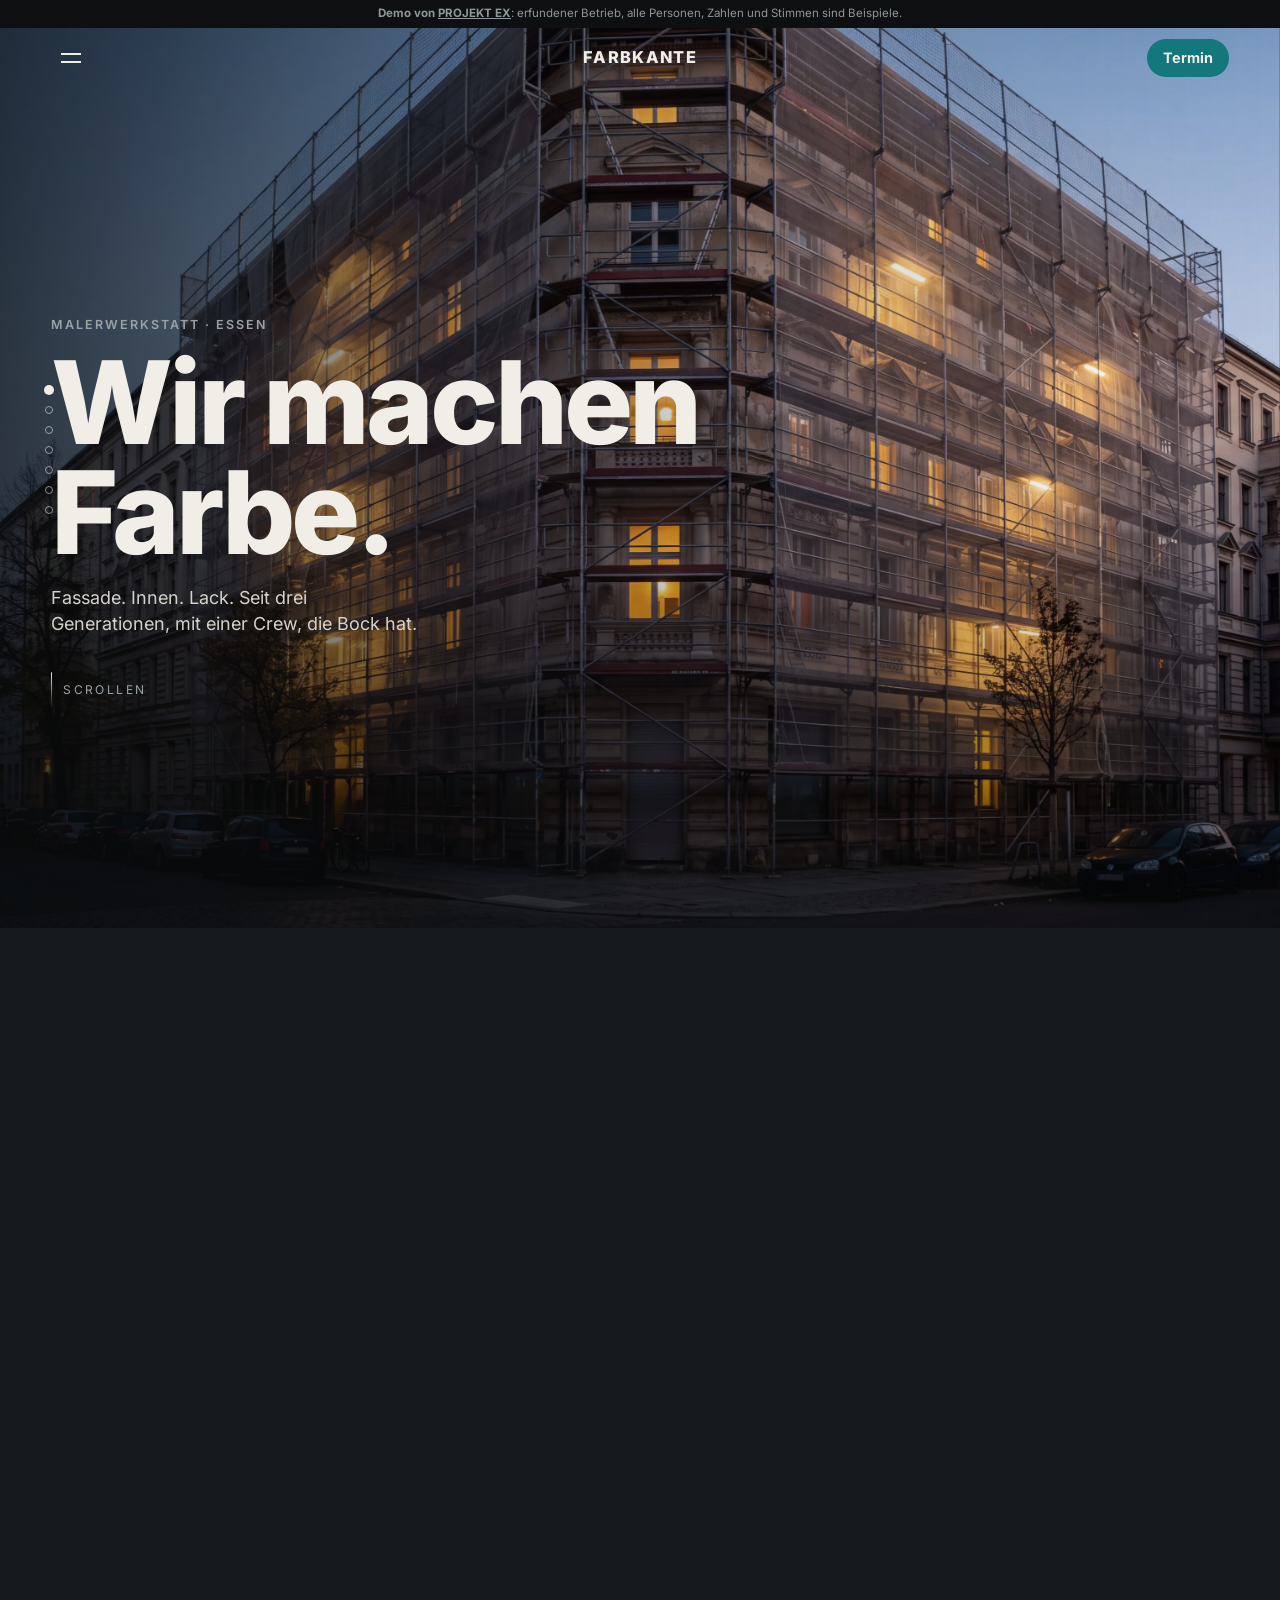
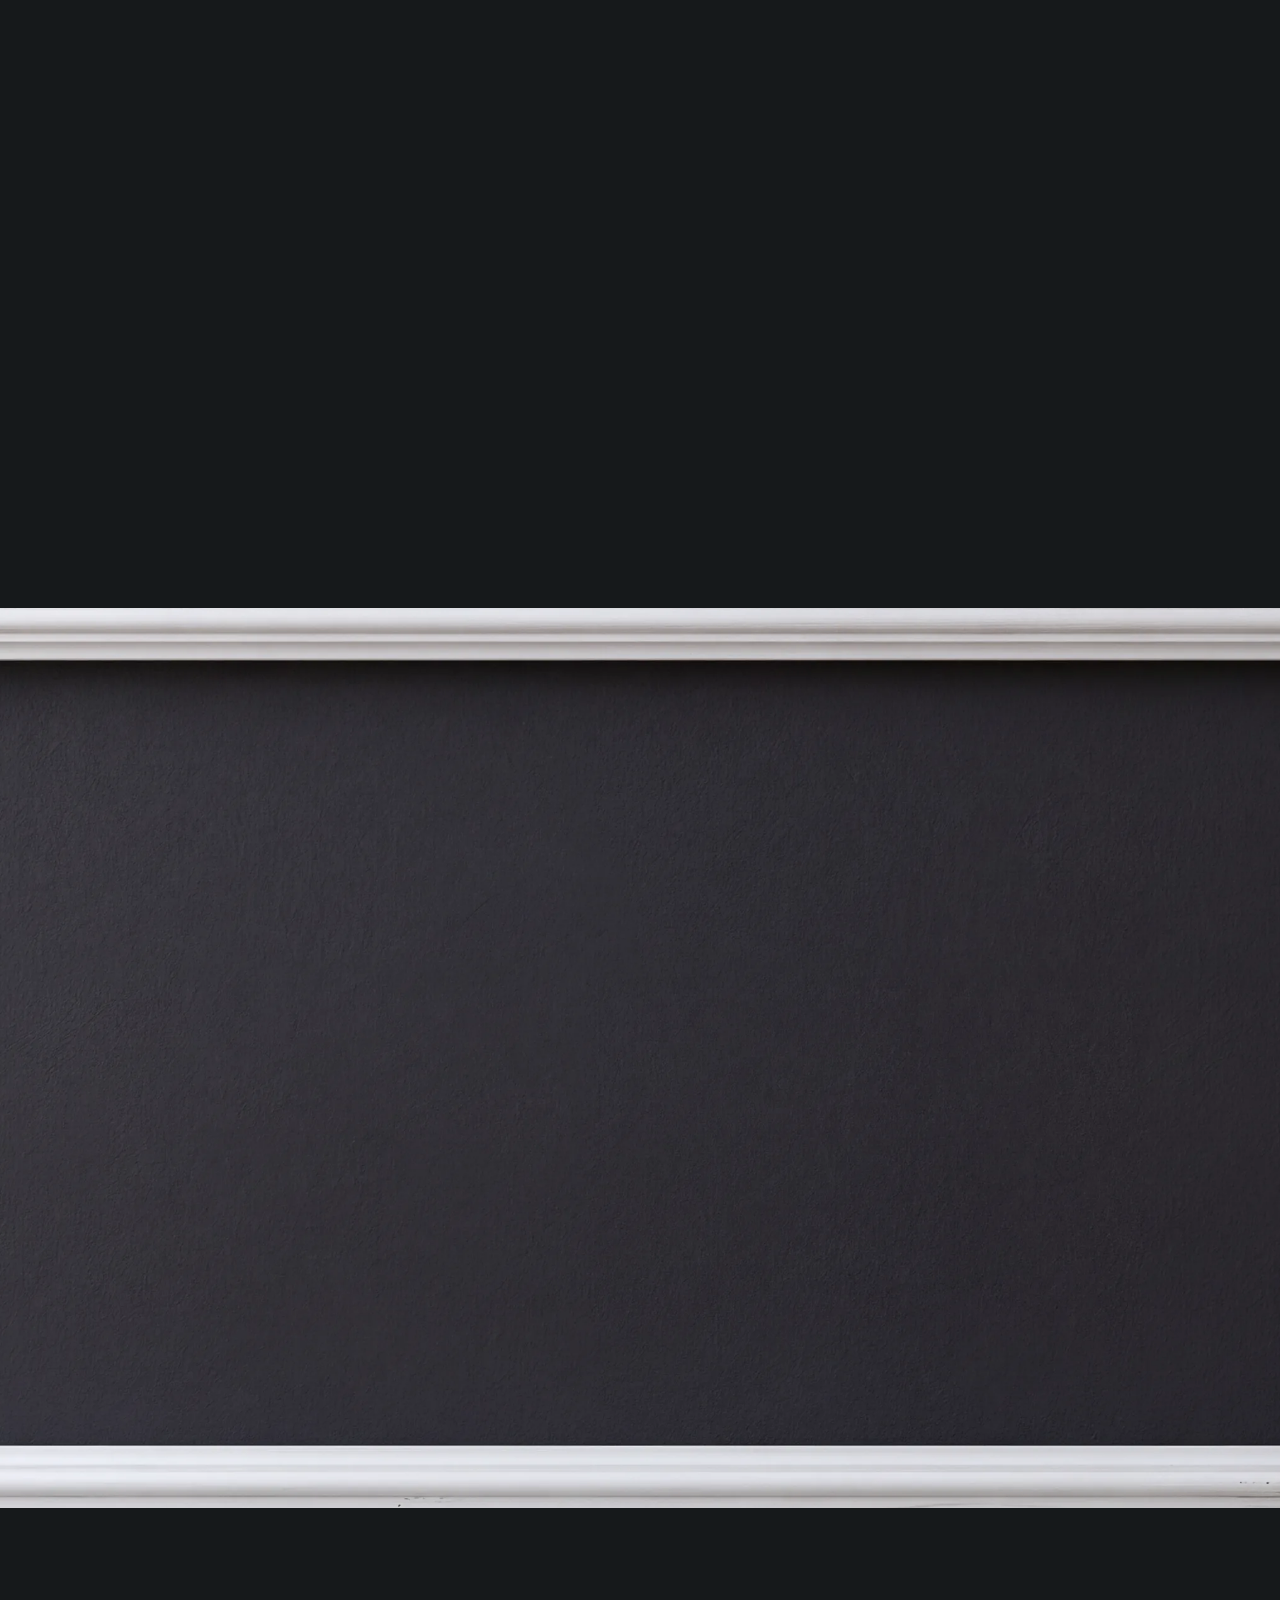
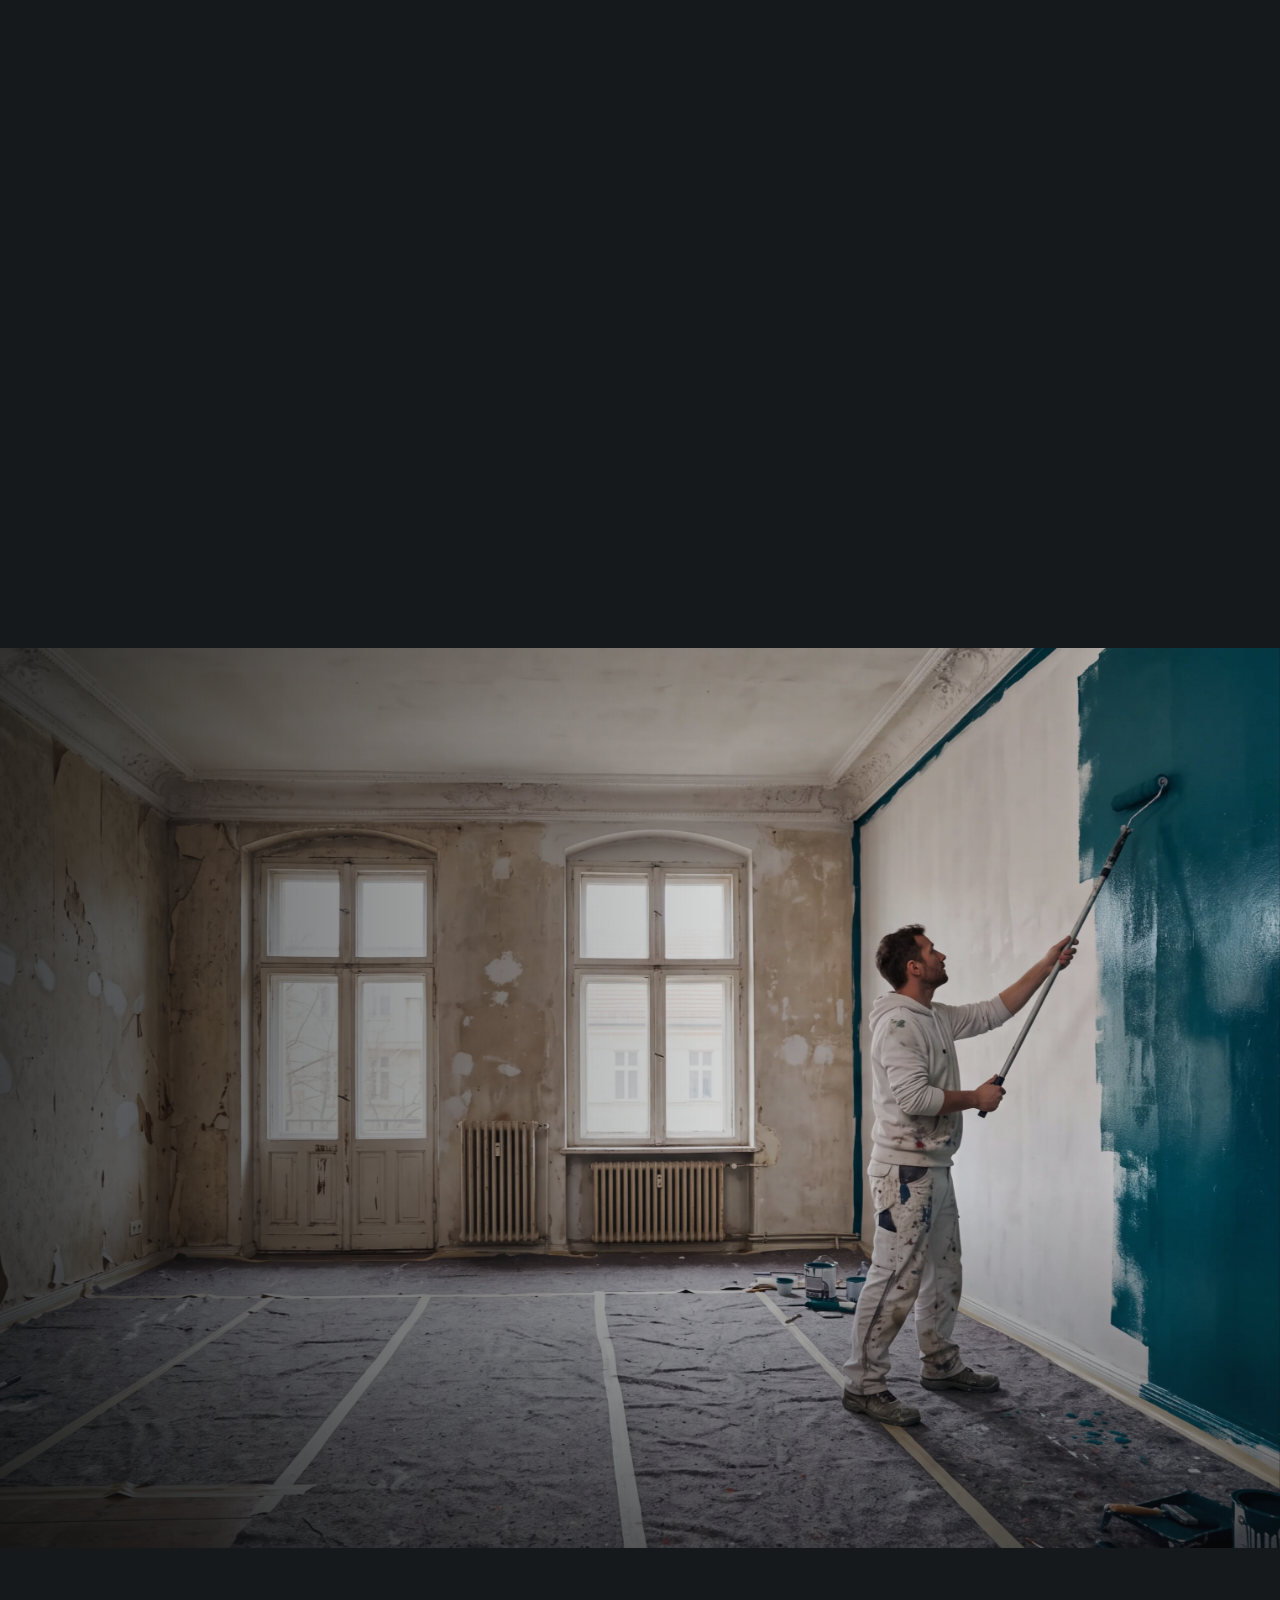
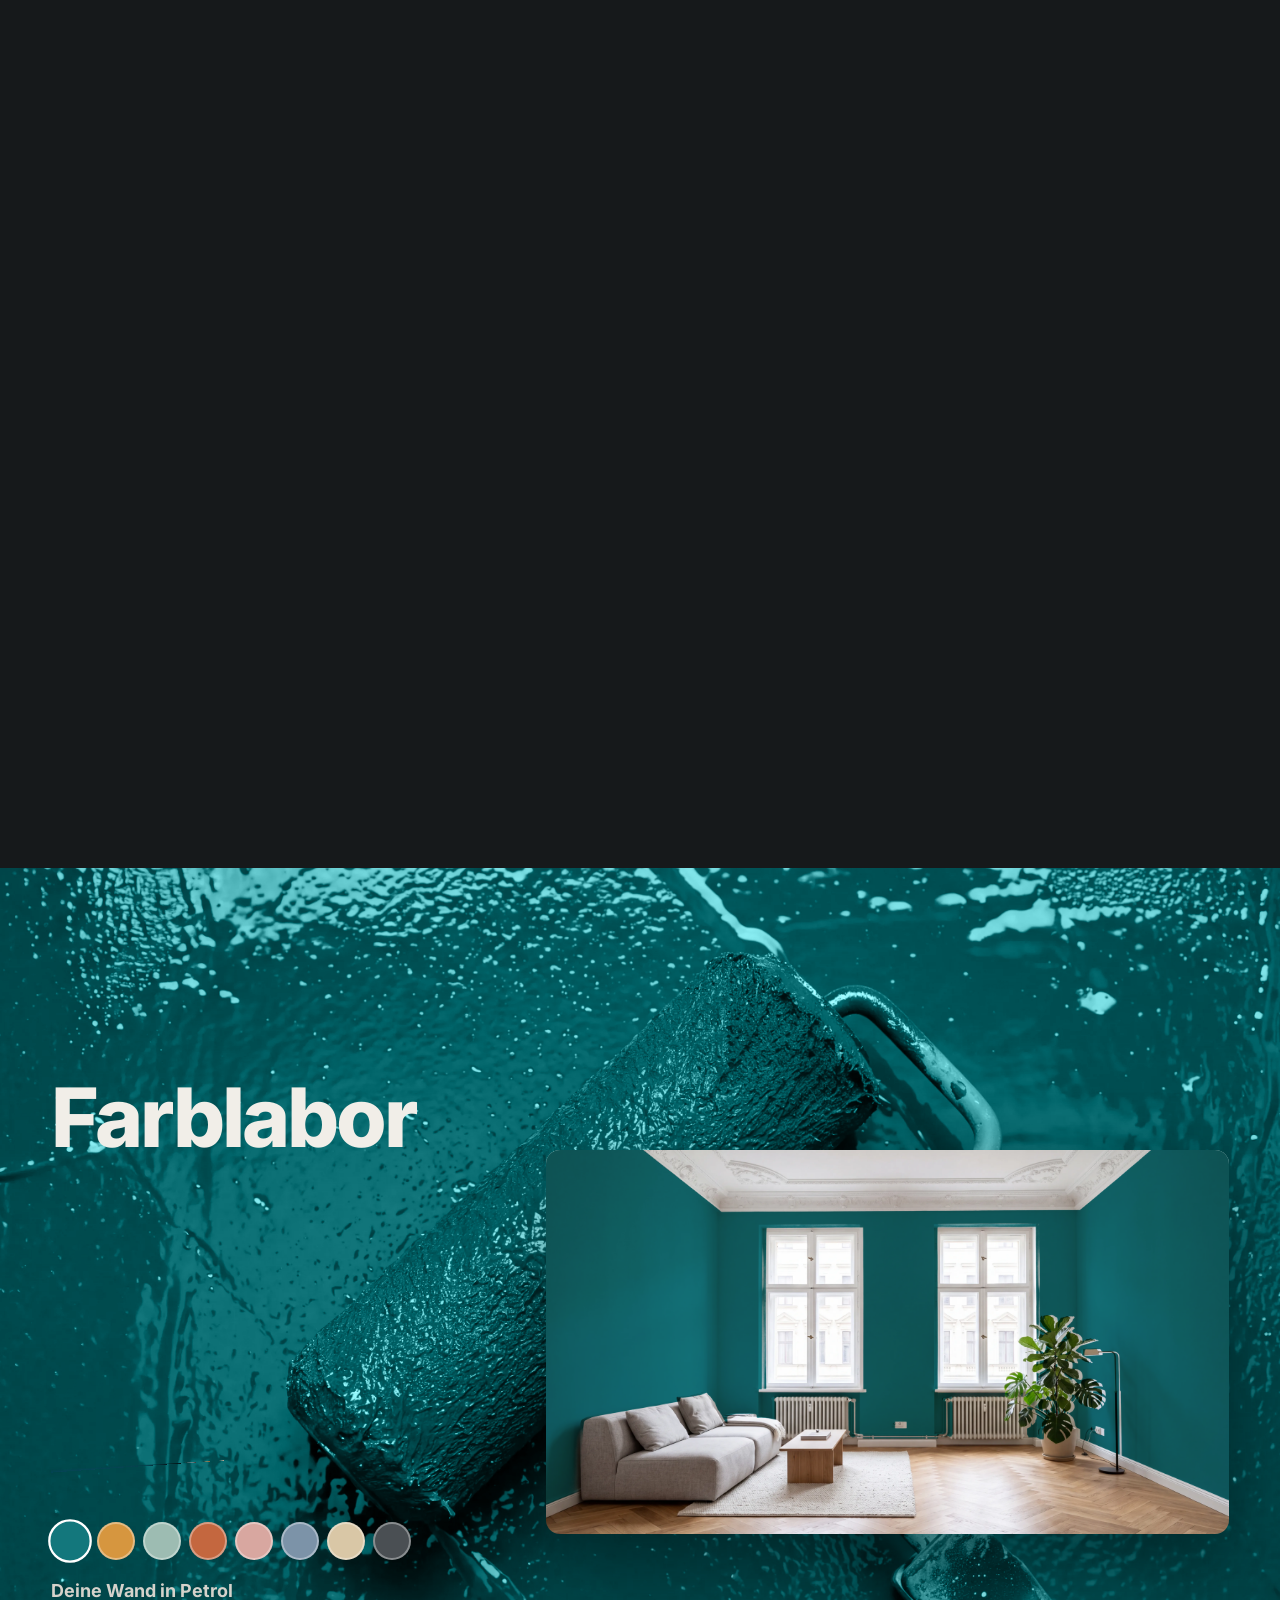
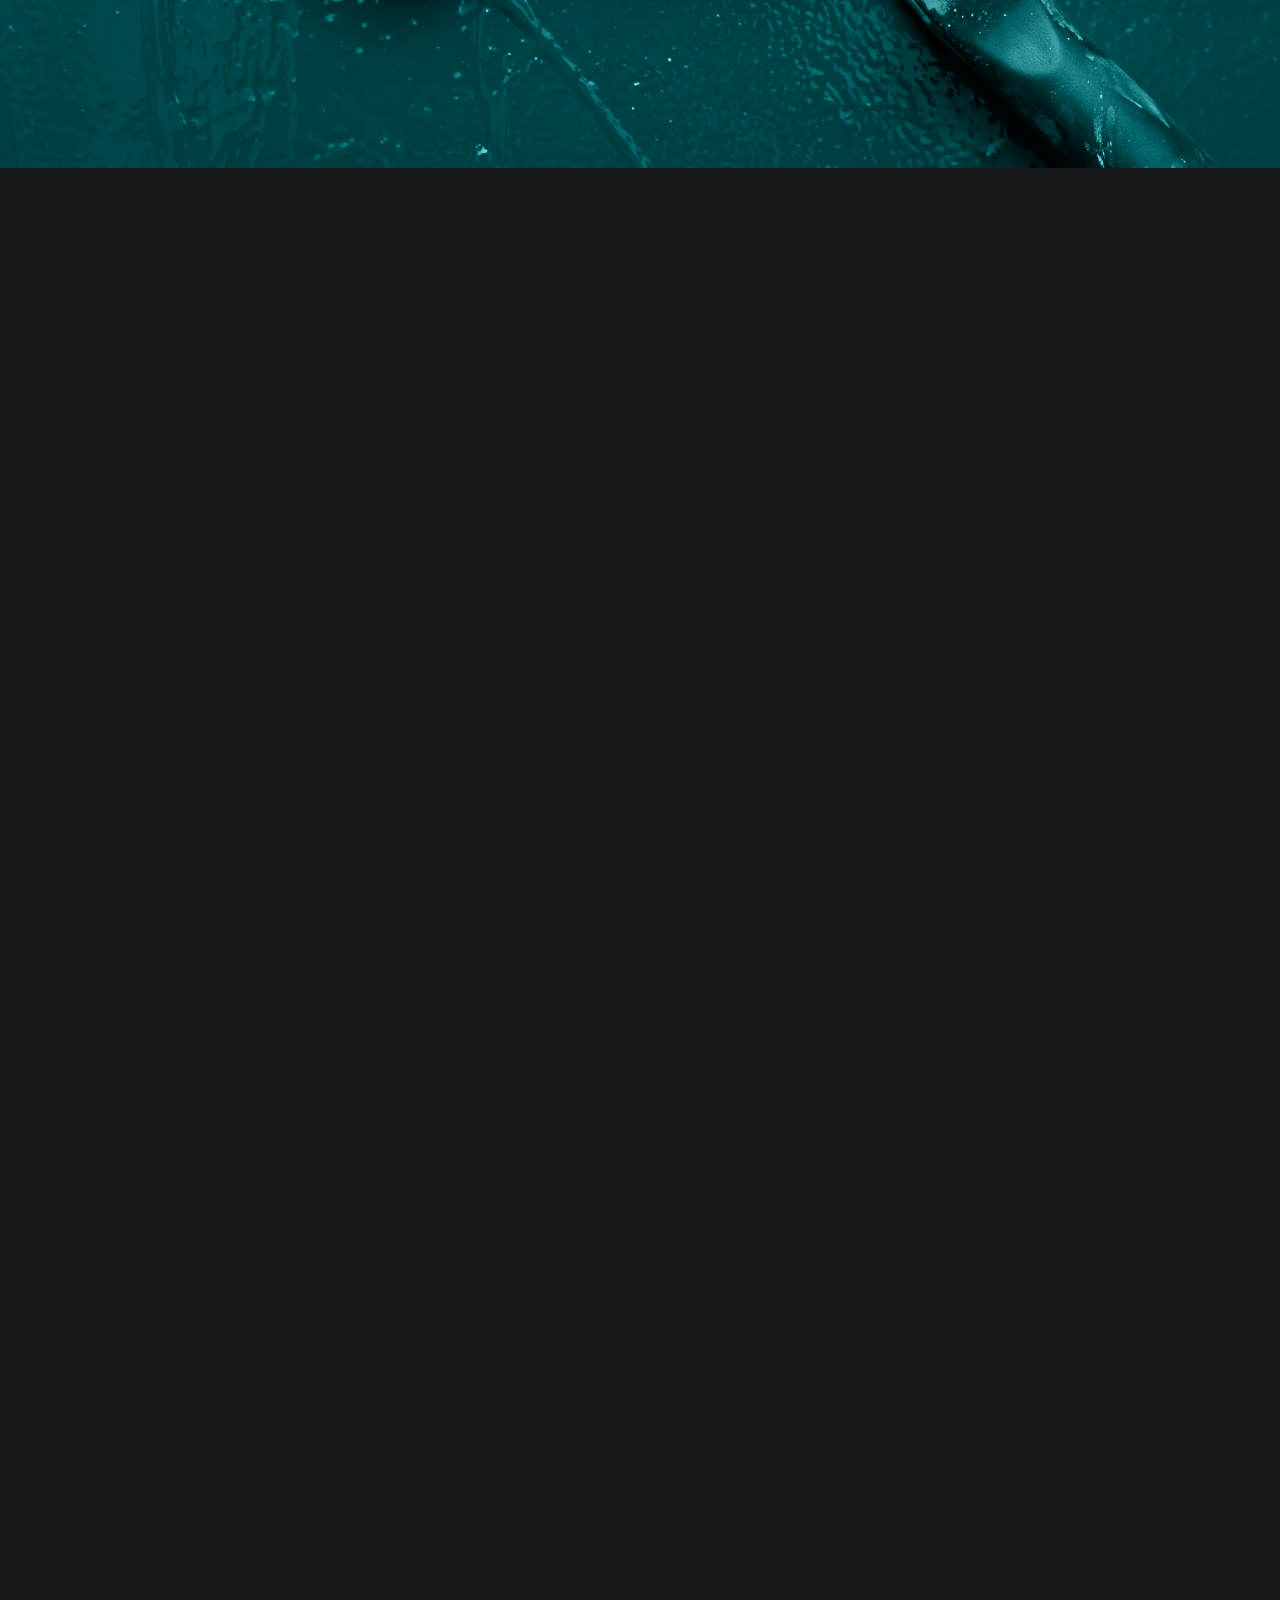
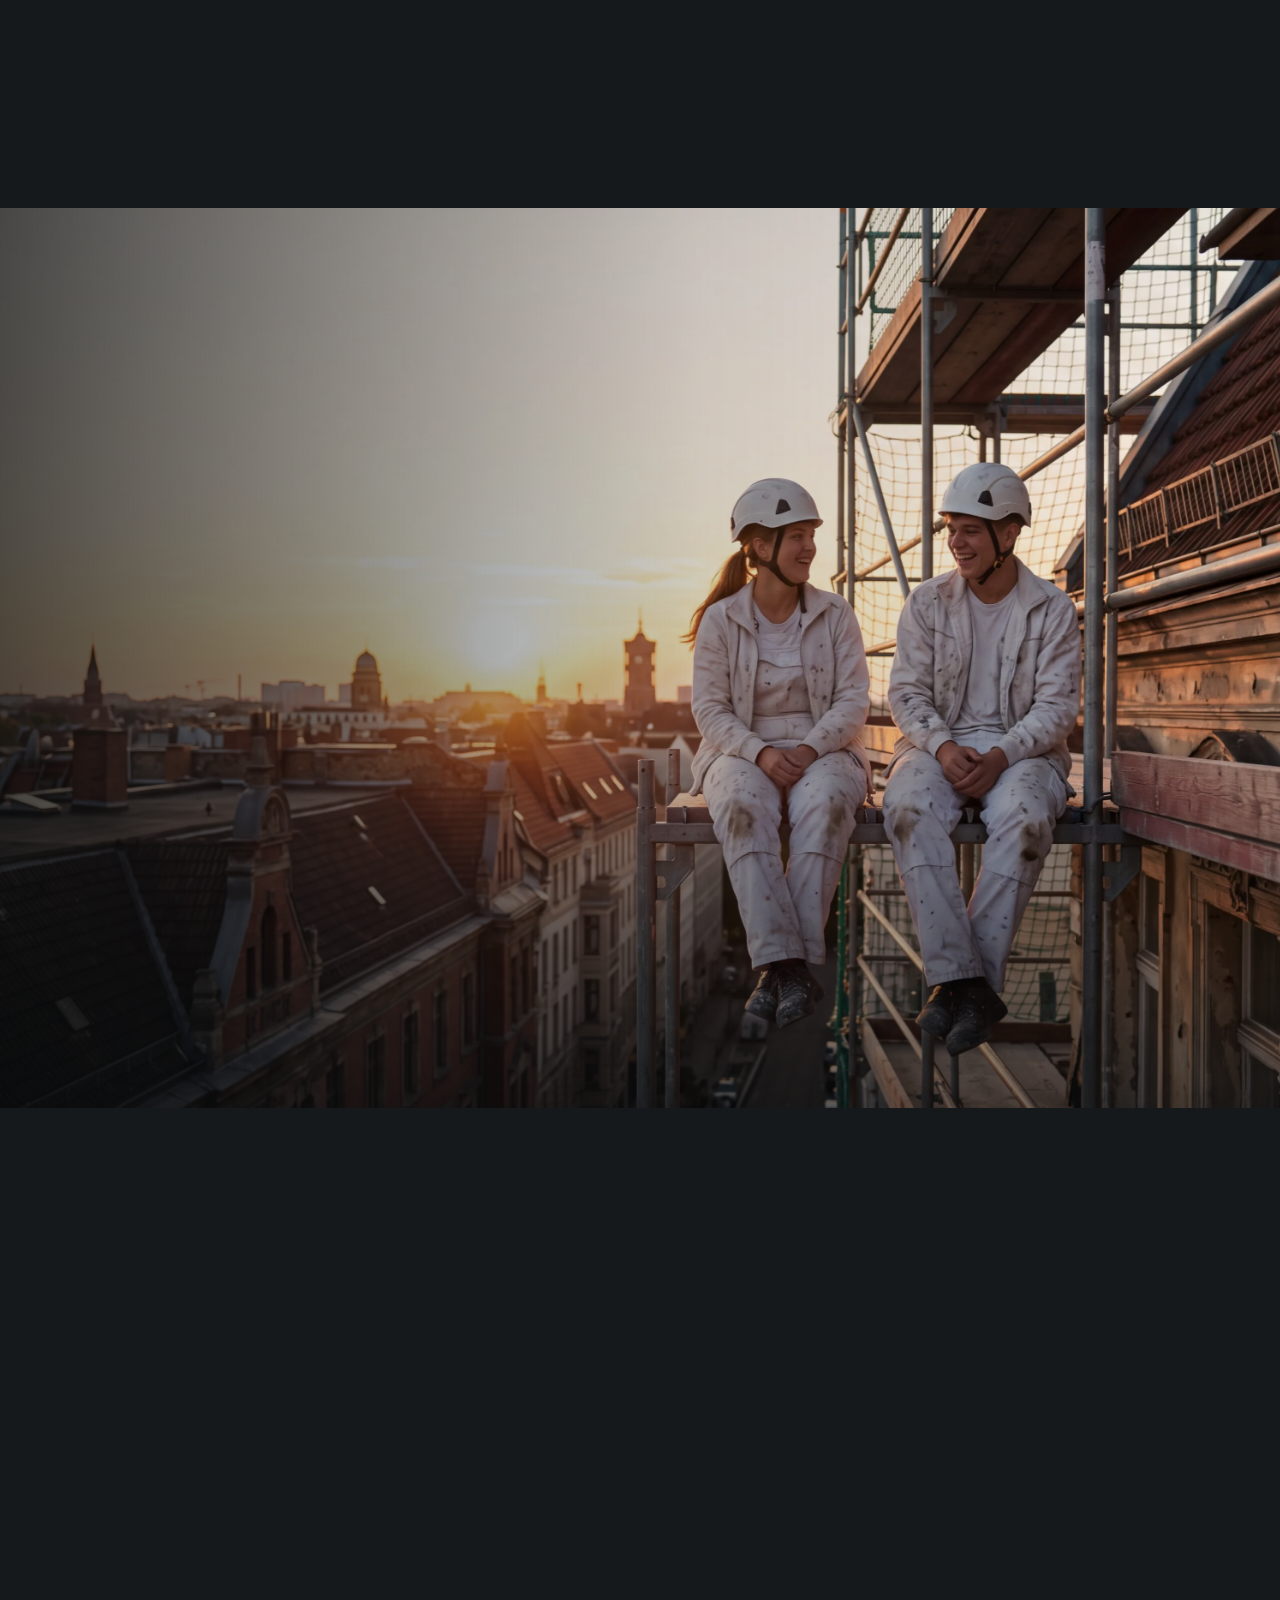
==== index.html @ d47bc063 "Farblabor: Wandmaske (M5B), Wände färben sich mit Co-Authored-By: Claude Opus 5.5 <noreply@anthropic" ====
<!doctype html>
<html lang="de">
<head>
<meta charset="utf-8">
<meta name="viewport" content="width=device-width,initial-scale=1,viewport-fit=cover">
<title>FARBKANTE Malerwerkstatt (Demo)</title>
<meta name="description" content="Demo von PROJEKT EX: Website für einen erfundenen Maler- und Lackiererbetrieb.">
<meta name="theme-color" content="#16191b">
<link rel="icon" href="data:image/svg+xml,%3Csvg xmlns='http://www.w3.org/2000/svg' viewBox='0 0 64 64'%3E%3Crect width='64' height='64' rx='14' fill='%2316191b'/%3E%3Crect x='10' y='22' width='38' height='16' rx='4' fill='%23138086'/%3E%3Cpath d='M48 30h6v14H36v8' fill='none' stroke='%23e9e6df' stroke-width='4'/%3E%3C/svg%3E">
<link rel="stylesheet" href="assets/css/style.css?v=1795143572">
<script>try{fetch('version.txt?'+Date.now(),{cache:'no-store'}).then(function(r){return r.ok?r.text():''}).then(function(v){v=v.trim();if(v&&v!=='1795143572'&&location.search.indexOf('v='+v)<0){var u=new URL(location.href);u.searchParams.set('v',v);location.replace(u.href)}}).catch(function(){})}catch(e){}</script>
</head>
<body>
<div class="demo"><span class="for">So könnte das für <span data-firma></span> aussehen. </span><b>Demo von <a href="https://projektex.de/" rel="noopener">PROJEKT EX</a></b>: erfundener Betrieb, alle Personen, Zahlen und Stimmen sind Beispiele.</div>

<header class="nav">
  <button class="nav-menu" aria-label="Menü öffnen" aria-expanded="false"><span></span><span></span></button>
  <a class="nav-brand" href="#top">FARBKANTE</a>
  <a class="nav-cta" href="#termin">Termin</a>
</header>
<nav class="menu" aria-label="Kapitel">
  <a href="#fassade">Fassade</a><a href="#leistungen">Leistungen</a><a href="#raum">Raum für Raum</a><a href="#farblabor">Farblabor</a><a href="#foto">Angebot per Foto</a><a href="#karriere">Karriere</a><a href="#bewerben">Bewerben</a><a href="#termin">Termin</a>
</nav>
<div class="dots" aria-hidden="true"></div>

<main id="top">

<!-- 1 FILM: Fassade -->
<section class="ch film" id="fassade" data-ch="fassade" style="--h:420vh">
  <div class="stage">
    <div class="media">
      <video class="vid" muted playsinline preload="auto" data-src="assets/vid/fassade"></video>
      <img class="still" data-img="f1-geruest-netz" alt="Altbau mit Gerüst und Netz in der Dämmerung">
    </div>
    <div class="shade"></div>
    <div class="beat b-hero">
      <p class="kicker">Malerwerkstatt · Essen</p>
      <h1>Wir machen<br>Farbe.</h1>
      <p class="sub">Fassade. Innen. Lack. Seit drei Generationen, mit einer Crew, die Bock hat.</p>
      <p class="hint">Scrollen</p>
    </div>
    <div class="beat b-2"><h2>Erst das Gerüst.</h2></div>
    <div class="beat b-3"><h2>Dann die Farbe.</h2></div>
    <div class="tag">Fassade</div>
    <div class="window">
      <img class="still" data-img="f3-fenster" alt="Offenes Fenster in frisch gestrichener Ockerfassade">
    </div>
    <div class="wipe"></div>
  </div>
</section>

<!-- 2 MOTION: Leistungen -->
<section class="ch motion" id="leistungen" data-ch="leistungen" style="--h:360vh">
  <div class="stage">
    <img class="still frame-img" data-img="m2-rahmen" alt="">
    <div class="frame-in">
      <div class="stripes">
        <img class="stripe-img" data-img="m1-streifen" alt="">
        <button class="stripe" data-i="0" style="--c:var(--teal)"><span>Innen</span></button>
        <button class="stripe" data-i="1" style="--c:var(--ochre)"><span>Fassade</span></button>
        <button class="stripe" data-i="2" style="--c:var(--cream)"><span>Lack</span></button>
        <button class="stripe" data-i="3" style="--c:var(--sage)"><span>Tapete</span></button>
        <button class="stripe" data-i="4" style="--c:var(--grey)"><span>Spachtel</span></button>
      </div>
      <img class="roller" data-img="r1-rolle" data-png alt="">
    </div>
    <div class="ch-title"><p class="kicker">Was wir machen · Tippe auf einen Streifen</p></div>
    <div class="sheet" hidden>
      <button class="sheet-x" aria-label="Schließen">×</button>
      <p class="kicker"></p><h3></h3><p class="txt"></p>
      <ul class="pts"></ul>
    </div>
  </div>
</section>

<!-- 3 FILM: Raum für Raum -->
<section class="ch film" id="raum" data-ch="raum" style="--h:380vh">
  <div class="stage">
    <div class="media">
      <video class="vid" muted playsinline preload="auto" data-src="assets/vid/raum"></video>
      <img class="still" data-img="f4-raum" alt="Maler rollt Petrol auf die Wand eines Altbauzimmers">
    </div>
    <div class="shade"></div>
    <div class="beat b-1"><p class="kicker">Innen</p><h2>Raum für Raum.</h2></div>
    <ol class="steps" aria-label="Ablauf">
      <li>Abdecken</li><li>Spachteln</li><li>Grundieren</li><li>Streichen</li>
    </ol>
    <div class="beat b-2"><h2>Sauber.<br>Pünktlich.<br>Abgedeckt.</h2></div>
    <div class="tag">Raum für Raum</div>
    <div class="rollover">
      <img class="still" data-img="m3-teal-rolle" alt="">
    </div>
  </div>
</section>

<!-- 4 MOTION: Farblabor + Angebot per Foto -->
<section class="ch motion" id="farblabor" data-ch="farblabor" style="--h:460vh">
  <div class="stage">
    <img class="still lab-bg" data-img="m3-teal-rolle" alt="">
    <div class="lab-tint"></div>
    <div class="lab">
      <div class="lab-l">
        <h2 class="lab-h">Farblabor</h2>
        <div class="fan"><img class="still" data-img="m4-faecher" alt="Farbfächer"></div>
        <div class="chips" role="radiogroup" aria-label="Wandfarbe"></div>
        <p class="sub lab-name"></p>
      </div>
      <div class="lab-r">
        <div class="room" data-need="m5a-raum-weiss">
          <img class="still" data-img="m5a-raum-weiss" alt="Wohnzimmer im Altbau">
          <div class="wall"></div>
        </div>
        <div class="phone-scene" id="foto" data-need="m6-handy-wand">
          <img class="still" data-img="m6-handy-wand" alt="Hand hält Handy vor die Wand">
          <div class="screen">
            <div class="cam">
              <div class="measure"><i></i><i></i><i></i><i></i><b class="m2">0 m²</b></div>
            </div>
            <label class="shot">Angebot per Foto<input type="file" accept="image/*" capture="environment" hidden></label>
          </div>
        </div>
      </div>
    </div>
    <div class="calc">
      <p class="kicker">Angebot per Foto</p>
      <h3>Wand fotografieren. Maße schieben. Fertig.</h3>
      <label>Breite <output data-o="w"></output><input type="range" min="2" max="9" step="0.5" value="4.5" data-k="w"></label>
      <label>Höhe <output data-o="h"></output><input type="range" min="2.2" max="4.2" step="0.1" value="3.2" data-k="h"></label>
      <label>Wände <output data-o="n"></output><input type="range" min="1" max="4" step="1" value="4" data-k="n"></label>
      <p class="res"><b data-o="a">0</b> m² Wandfläche</p>
      <p class="fine">Kein Preis, keine Anmeldung. Der Meister meldet sich mit einem Termin.</p>
    </div>
  </div>
</section>

<!-- 5 FILM: Karriere -->
<section class="ch film" id="karriere" data-ch="karriere" style="--h:620vh">
  <div class="stage">
    <div class="media">
      <video class="vid" muted playsinline preload="auto" data-src="assets/vid/karriere"></video>
      <img class="still" data-img="f5-karriere" alt="Malerin und Azubi sitzen bei Sonnenuntergang auf dem Gerüst">
    </div>
    <div class="shade"></div>
    <div class="pk-dim"></div>
    <div class="beat b-1"><p class="kicker">Ausbildung & Jobs</p><h2>Oben ist die<br>Aussicht besser.</h2></div>
    <div class="pks" aria-label="Was du bei uns bekommst">
      <div class="pk" data-s="0"><span class="pk-n">01 / 05</span><div class="pk-w"><i class="pk-s"></i><h3>Feste Crew.</h3></div><p>Statt Zeitarbeit. Du weißt, mit wem du morgen auf dem Gerüst stehst.</p></div>
      <div class="pk" data-s="1"><span class="pk-n">02 / 05</span><div class="pk-w"><i class="pk-s"></i><h3>Führerschein?</h3></div><p>Zahlen wir. Klasse B, ab dem zweiten Lehrjahr.</p></div>
      <div class="pk" data-s="3"><span class="pk-n">03 / 05</span><div class="pk-w"><i class="pk-s"></i><h3>Meister?</h3></div><p>Zahlen wir mit. Und du bekommst die Zeit dafür.</p></div>
      <div class="pk dark" data-s="2"><span class="pk-n">04 / 05</span><div class="pk-w"><i class="pk-s"></i><h3>Eigenes Werkzeug.</h3></div><p>Ab Tag 1. Deine Rolle, dein Spachtel, deine Kiste.</p></div>
      <div class="pk" data-s="0"><span class="pk-n">05 / 05</span><div class="pk-w"><i class="pk-s"></i><h3>Bock auf Farbe?</h3></div><p>Bewerben dauert 60 Sekunden. Scroll weiter.</p></div>
    </div>
  </div>
</section>

<!-- 6 MOTION: Bewerben in 60 Sekunden -->
<section class="ch motion" id="bewerben" data-ch="bewerben">
  <div class="stage static">
    <i class="ap-bg s0" data-stroke="0"></i><i class="ap-bg s1" data-stroke="1"></i>
    <div class="apply">
      <div class="phone3d">
        <div class="phone">
          <div class="island"></div>
          <div class="pscreen">
            <div class="ps-top"><b>FARBKANTE</b><span class="prog">Schritt 1 von 6</span></div>
            <div class="ps-bar"><i></i></div>
            <div class="deck" aria-live="polite"></div>
            <div class="deck-nav"><button class="no" aria-label="Links">←</button><span class="dn-hint">wischen oder tippen</span><button class="yes" aria-label="Rechts">→</button></div>
          </div>
        </div>
      </div>
      <div class="apply-t">
        <p class="kicker">Jobs & Ausbildung</p>
        <h2>Bewerben in<br><span class="mk"><i class="mk-s" data-stroke="0"></i><span>60 Sekunden.</span></span><br>Ohne Lebenslauf.</h2>
        <p class="ap-sub">Fünf Fragen wischen, Kontakt eintragen, fertig. Wir rufen dich an.</p>
        <div class="roles" role="radiogroup" aria-label="Ich will"><button aria-pressed="true">Ausbildung</button><button aria-pressed="false">Geselle</button><button aria-pressed="false">Quereinstieg</button></div>
        <div class="clock"><svg viewBox="0 0 44 44" aria-hidden="true"><circle cx="22" cy="22" r="19"/><circle class="ring" cx="22" cy="22" r="19"/></svg><div><small>Deine Zeit</small><b>0:00</b></div></div>
      </div>
    </div>
  </div>
</section>

<!-- 7 MOTION: Finale -->
<section class="ch motion" id="termin" data-ch="finale" style="--h:150vh">
  <div class="stage">
    <div class="paint">
      <i class="fin-s" data-stroke="0"></i>
      <div class="word">FARBKANTE</div>
      <img class="roller" data-img="r1-rolle" data-png alt="">
    </div>
    <div class="fin">
      <p class="stars" aria-label="5 von 5 Sternen (Beispiel)">★★★★★ <small>4,9 aus 212 Bewertungen · Beispiel</small></p>
      <div class="btns"><button class="btn" data-open="termin">Termin anfragen</button><a class="btn ghost" href="#bewerben">Jetzt bewerben</a></div>
    </div>
  </div>
</section>

<section class="stimmen" aria-label="Bewertungen (Beispiel)">
  <div class="cards">
    <figure><blockquote>„Alles abgedeckt, alles sauber, am Freitag fertig wie versprochen.“</blockquote><figcaption>Sandra K. · Wohnung, Rüttenscheid · Beispiel</figcaption></figure>
    <figure><blockquote>„Die Fassade sieht aus wie neu. Das Gerüst stand keinen Tag länger als nötig.“</blockquote><figcaption>Hausverwaltung M. · Beispiel</figcaption></figure>
    <figure><blockquote>„Farbe im Farblabor ausgesucht, Foto geschickt, zwei Tage später war der Meister da.“</blockquote><figcaption>Jonas B. · Altbau, Holsterhausen · Beispiel</figcaption></figure>
  </div>
  <div class="social"><span>Instagram</span><span>TikTok</span><span>WhatsApp</span><span>Google</span><small>Beispiel-Kanäle</small></div>
</section>

<footer class="foot">
  <p><b>FARBKANTE</b> Malerwerkstatt · Musterstraße 1 · 45127 Essen (Demo)</p>
  <p><a href="#termin">Termin</a> · <a href="#bewerben">Jobs</a> · <span>Impressum</span> · <span>Datenschutz</span></p>
</footer>
</main>

<dialog class="modal" id="m-termin">
  <form method="dialog">
    <h3>Termin anfragen</h3>
    <label>Was soll gemacht werden?<select><option>Innen streichen</option><option>Fassade</option><option>Lackieren</option><option>Tapezieren</option><option>Spachteltechnik</option></select></label>
    <label>Name<input type="text" autocomplete="off"></label>
    <label>Telefon<input type="tel" autocomplete="off"></label>
    <p class="fine">Demo: Es wird nichts gesendet.</p>
    <button class="btn">Anfrage senden</button>
  </form>
</dialog>
<div class="toast" role="status" hidden></div>

<script src="assets/js/img.js?v=1795143572"></script>
<script src="assets/js/app.js?v=1795143572"></script>
</body>
</html>
---- assets/css/style.css ----
@font-face{font-family:"Inter";src:url("../fonts/inter.woff2") format("woff2");font-weight:100 900;font-display:swap}
@font-face{font-family:"Grotesk";src:url("../fonts/grotesk.woff2") format("woff2");font-weight:300 700;font-display:swap}

:root{
  --bg:#16191b;--bg2:#1e2225;--bg3:#262b2f;--ink:#f1eee8;--muted:#9aa2a6;--line:rgba(241,238,232,.14);
  --teal:#13777c;--teal-d:#0c5559;--ochre:#d6963f;--cream:#e8dcc4;--sage:#9dbcb2;--grey:#74787a;--gold:#f2c14e;
  --r:14px;--pad:clamp(16px,4vw,56px);
  --h1:clamp(3rem,9vw,8.4rem);--h2:clamp(2.2rem,6vw,5.4rem);--h3:clamp(1.3rem,2.4vw,1.9rem);
  color-scheme:dark;
}
@media (prefers-color-scheme:dark){:root:not([data-theme="light"]){--bg:#16191b}}
:root[data-theme="dark"]{--bg:#16191b}

*{box-sizing:border-box}
html{scroll-behavior:auto;-webkit-text-size-adjust:100%}
body{margin:0;background:var(--bg);color:var(--ink);font-family:Inter,system-ui,sans-serif;line-height:1.45;overflow-x:hidden}
img,video{display:block}
button{font:inherit;color:inherit;background:none;border:0;cursor:pointer}
a{color:inherit}
h1,h2,h3{font-weight:800;letter-spacing:-.035em;line-height:.95;margin:0}
h1{font-size:var(--h1)}h2{font-size:var(--h2)}h3{font-size:var(--h3);line-height:1.1}
.kicker{font-size:.78rem;letter-spacing:.16em;text-transform:uppercase;color:var(--muted);margin:0 0 .9rem;font-weight:600}
.sub{color:#d5d2cb;font-size:clamp(1rem,1.4vw,1.2rem);max-width:34ch;margin:1.1rem 0 0}
.fine{font-size:.78rem;color:var(--muted)}

/* Demo-Leiste + Kopf */
.demo{position:relative;z-index:60;background:#0d0f10;color:#8f979b;font-size:.72rem;padding:6px var(--pad);text-align:center;line-height:1.35}
.demo .for{display:none}.has-firma .demo .for{display:inline;color:var(--ink)}
.nav{position:fixed;z-index:50;top:28px;left:0;right:0;display:grid;grid-template-columns:1fr auto 1fr;align-items:center;padding:10px var(--pad);transition:top .3s,background .3s}
.scrolled .nav{top:0;background:rgba(16,18,19,.72);backdrop-filter:blur(10px);-webkit-backdrop-filter:blur(10px)}
.nav-brand{justify-self:center;font-weight:800;letter-spacing:.08em;text-decoration:none;font-size:1.02rem}
.nav-menu{justify-self:start;width:40px;height:40px;display:grid;place-content:center;gap:6px}
.nav-menu span{display:block;width:20px;height:2px;background:var(--ink);transition:transform .3s}
.menu-open .nav-menu span:first-child{transform:translateY(4px) rotate(45deg)}.menu-open .nav-menu span:last-child{transform:translateY(-4px) rotate(-45deg)}
.nav-cta{justify-self:end;text-decoration:none;font-weight:700;font-size:.9rem;padding:.55rem 1rem;border-radius:99px;background:var(--teal)}
.menu{position:fixed;inset:0;z-index:45;background:rgba(14,16,17,.96);display:flex;flex-direction:column;justify-content:center;gap:.4rem;padding:var(--pad);opacity:0;pointer-events:none;transition:opacity .35s}
.menu a{font-size:clamp(1.8rem,5vw,3.4rem);font-weight:800;letter-spacing:-.03em;text-decoration:none;transform:translateY(12px);transition:transform .4s,color .2s}
.menu a:hover{color:var(--teal)}
.menu-open .menu{opacity:1;pointer-events:auto}.menu-open .menu a{transform:none}
.dots{position:fixed;z-index:40;left:calc(var(--pad) - 6px);top:50%;transform:translateY(-50%);display:flex;flex-direction:column;gap:12px}
.dots i{width:8px;height:8px;border-radius:50%;border:1.5px solid rgba(241,238,232,.55);transition:background .3s,transform .3s}
.dots i.on{background:var(--ink);transform:scale(1.25)}

/* Kapitel */
.ch{position:relative;height:var(--h,300vh)}
.stage{position:sticky;top:0;height:100vh;height:100svh;overflow:hidden;background:var(--bg)}
.stage.static{position:relative;height:auto;min-height:100svh}
.still,.vid{position:absolute;inset:0;width:100%;height:100%;object-fit:cover}
.ph{background:linear-gradient(135deg,#22282c,#14171a)}
.ph::after{content:attr(data-ph);position:absolute;left:50%;top:50%;transform:translate(-50%,-50%);font-size:.75rem;color:#59636a;letter-spacing:.1em;text-transform:uppercase;white-space:nowrap}
.media{position:absolute;inset:0;transform:scale(var(--z,1));transform-origin:var(--zo,50% 50%);will-change:transform}
.vid{opacity:0;transition:opacity .4s}.has-vid .vid{opacity:1}.has-vid .media>.still{opacity:0}
.shade{position:absolute;inset:0;background:linear-gradient(90deg,rgba(10,12,13,.72),rgba(10,12,13,.18) 55%,transparent),linear-gradient(0deg,rgba(10,12,13,.55),transparent 40%);pointer-events:none}
.beat{position:absolute;left:var(--pad);right:var(--pad);bottom:clamp(90px,16vh,170px);opacity:0;transform:translateY(24px);will-change:opacity,transform;pointer-events:none}
.beat.b-hero{bottom:auto;top:50%;transform:translateY(-40%)}
.hint{margin-top:2.2rem;font-size:.75rem;letter-spacing:.2em;text-transform:uppercase;color:var(--muted);display:flex;align-items:center;gap:.7rem}
.hint::before{content:"";width:1px;height:36px;background:linear-gradient(var(--ink),transparent);animation:drip 1.8s infinite}
@keyframes drip{0%{transform:scaleY(0);transform-origin:top}50%{transform:scaleY(1);transform-origin:top}51%{transform-origin:bottom}100%{transform:scaleY(0);transform-origin:bottom}}
.tag{position:absolute;left:var(--pad);bottom:28px;padding:.45rem .8rem;border-radius:8px;background:rgba(14,16,17,.72);font-size:.85rem;font-weight:600;opacity:0;transition:opacity .4s}
.tag.on{opacity:1}

/* Fassade → Fenster */
.window{position:absolute;inset:0;opacity:0;transform:scale(var(--wz,1));transform-origin:50% 48%;will-change:transform,opacity}
.wipe{position:absolute;inset:0;background:var(--bg);opacity:0;pointer-events:none}

/* Leistungen */
.frame-img{transform:scale(var(--fz,1));transform-origin:50% 50%}
.frame-in{position:absolute;left:var(--fx0,21%);top:var(--fy0,19%);width:var(--fw,58%);height:var(--fh,62%)}
.stripes{position:absolute;inset:0}
.stripe-img{display:none}
.stripe{mix-blend-mode:lighten;position:absolute;left:0;width:100%;top:var(--y0);height:var(--bh);background-image:var(--src);background-size:100% calc(100% / var(--bf));background-position:0 var(--bp);background-repeat:no-repeat;clip-path:inset(0 calc(100% - var(--rv,0%)) 0 0);text-align:left;padding-left:clamp(10px,2vw,26px);display:flex;align-items:center}
.stripe.noimg{background:var(--c)}
.stripe span{font-weight:800;font-size:clamp(.95rem,2.3vw,1.9rem);letter-spacing:-.02em;color:#fff;text-shadow:0 1px 10px rgba(0,0,0,.35);opacity:var(--lo,0);transform:translateX(calc((1 - var(--lo,0)) * -14px))}
.stripe[data-i="2"] span{color:#2a2620;text-shadow:none}
.stripe:hover span,.stripe:focus-visible span{text-decoration:underline;text-underline-offset:6px}
.roller{position:absolute;width:clamp(90px,15vw,230px);height:auto;pointer-events:none;transform:translate(-30%,-34%);filter:drop-shadow(0 10px 18px rgba(0,0,0,.45));will-change:left,top}
.roller.ph{width:90px;height:120px}
.ch-title{position:absolute;left:0;right:0;bottom:clamp(14px,3vh,30px);text-align:center;opacity:var(--to,0)}
.ch-title .kicker{margin:0;color:#c9cdcf}
.sheet{position:absolute;right:var(--pad);bottom:var(--pad);width:min(420px,calc(100% - 2*var(--pad)));background:rgba(22,25,27,.94);backdrop-filter:blur(12px);-webkit-backdrop-filter:blur(12px);border:1px solid var(--line);border-left:6px solid var(--c,var(--teal));border-radius:var(--r);padding:1.4rem 1.4rem 1.2rem;animation:up .35s ease-out}
.sheet h3{margin-bottom:.6rem}.sheet .txt{color:#d5d2cb;margin:0 0 .8rem}.sheet .pts{margin:0;padding-left:1.1rem;color:var(--muted);font-size:.92rem}
.sheet-x{position:absolute;right:10px;top:6px;font-size:1.6rem;line-height:1;padding:6px}
@keyframes up{from{opacity:0;transform:translateY(16px)}}

/* Raum */
.steps{position:absolute;right:var(--pad);top:clamp(90px,14vh,140px);list-style:none;margin:0;padding:0;display:flex;flex-direction:column;gap:.45rem;counter-reset:s}
.steps li{counter-increment:s;display:flex;align-items:center;gap:.7rem;font-weight:700;font-size:clamp(.9rem,1.4vw,1.1rem);opacity:.35;transition:opacity .3s}
.steps li::before{content:counter(s);width:28px;height:28px;border-radius:50%;display:grid;place-items:center;border:1.5px solid currentColor;font-size:.8rem}
.steps li.on{opacity:1}.steps li.on::before{background:var(--teal);border-color:var(--teal)}
.rollover{position:absolute;inset:0;transform:translateX(var(--rx,-105%));will-change:transform}
.rollover::after{content:"";position:absolute;top:0;bottom:0;right:-60px;width:60px;background:linear-gradient(90deg,rgba(19,119,124,.85),transparent)}

/* Farblabor */
.lab-bg{filter:brightness(calc(.92 * var(--lb,1)));transition:filter .8s ease}
.lab-tint{position:absolute;inset:0;background:var(--wall,#13777c);mix-blend-mode:color;transition:background-color .8s ease;pointer-events:none}
.lab{position:absolute;inset:0;display:grid;grid-template-columns:42% 58%;align-items:center;padding:90px var(--pad) 40px}
.lab-l{position:relative;z-index:2}
.lab-h{font-size:clamp(2.6rem,6.4vw,6rem);opacity:var(--lo,1)}
.fan{position:relative;width:min(100%,440px);aspect-ratio:1.32;margin-top:1rem;overflow:hidden;border-radius:14px;box-shadow:0 18px 50px rgba(0,0,0,.35);-webkit-mask-image:conic-gradient(from 266deg at 43% 86%,#000 var(--fa,0deg),transparent calc(var(--fa,0deg) + 1deg));mask-image:conic-gradient(from 266deg at 43% 86%,#000 var(--fa,0deg),transparent calc(var(--fa,0deg) + 1deg))}
.fan .still{inset:auto;left:0;top:-7%;width:156%;height:auto;max-width:none;object-fit:fill}
.chips{display:flex;flex-wrap:wrap;gap:8px;margin-top:1rem}
.chip{width:38px;height:38px;border-radius:50%;background:var(--c);border:2px solid rgba(255,255,255,.35);transition:transform .2s,border-color .2s}
.chip[aria-checked="true"]{border-color:#fff;transform:scale(1.15)}
.lab-name{min-height:1.6em;font-weight:700}
.lab-r{position:relative;height:100%;display:grid;place-items:center}
.room,.phone-scene{position:absolute;width:100%;aspect-ratio:16/9;border-radius:var(--r);overflow:hidden;box-shadow:0 30px 80px rgba(0,0,0,.45);will-change:transform,opacity}
.room .wall{position:absolute;inset:0;background:var(--wall,transparent);mix-blend-mode:multiply;-webkit-mask-image:var(--mask);mask-image:var(--mask);-webkit-mask-size:100% 100%;mask-size:100% 100%;transition:background .6s}
.room.nomask .wall{display:none}
.phone-scene{opacity:0;transform:translateY(40px) scale(.96)}
.screen{position:absolute;left:var(--sx0,43%);top:var(--sy0,14%);width:var(--sw,14%);height:var(--sh,62%);border-radius:var(--sr,10px);overflow:hidden;background:#0b0d0e;display:flex;flex-direction:column}
.cam{position:relative;flex:1;background:var(--camimg,linear-gradient(160deg,#145d61,#0d3f42));background-size:cover;background-position:center}
.measure{position:absolute;left:50%;top:46%;width:var(--mw,62%);height:var(--mh,44%);transform:translate(-50%,-50%);border:1.5px solid rgba(120,255,240,.9);box-shadow:0 0 14px rgba(80,255,230,.6),inset 0 0 14px rgba(80,255,230,.35);transition:width .35s,height .35s}
.measure i{position:absolute;width:9px;height:9px;border:2px solid #fff;background:rgba(0,0,0,.3)}
.measure i:nth-child(1){left:-5px;top:-5px}.measure i:nth-child(2){right:-5px;top:-5px}.measure i:nth-child(3){left:-5px;bottom:-5px}.measure i:nth-child(4){right:-5px;bottom:-5px}
.m2{position:absolute;left:50%;bottom:-2.1em;transform:translateX(-50%);background:#fff;color:#111;border-radius:99px;padding:.15em .6em;font-size:clamp(.5rem,.8vw,.72rem);white-space:nowrap}
.shot{display:block;margin:6% 8% 9%;padding:.5em;border-radius:99px;background:#fff;color:#111;text-align:center;font-weight:700;font-size:clamp(.45rem,.75vw,.7rem);cursor:pointer}
.calc{position:absolute;left:var(--pad);bottom:var(--pad);width:min(380px,calc(100% - 2*var(--pad)));background:rgba(14,16,17,.86);backdrop-filter:blur(10px);-webkit-backdrop-filter:blur(10px);border:1px solid var(--line);border-radius:var(--r);padding:1.2rem 1.3rem;opacity:0;transform:translateY(20px);pointer-events:none;transition:opacity .4s,transform .4s;z-index:3}
.calc.on{opacity:1;transform:none;pointer-events:auto}
.calc h3{font-size:1.15rem;margin-bottom:.8rem}
.calc label{display:grid;grid-template-columns:1fr auto;gap:.2rem .6rem;font-size:.85rem;color:var(--muted);margin:.5rem 0}
.calc output{color:var(--ink);font-weight:700}
.calc input{grid-column:1/-1;accent-color:var(--teal);width:100%}
.res{margin:.8rem 0 .3rem;font-size:1.05rem}.res b{font-size:2rem;letter-spacing:-.03em}

/* Karriere */
.perks{list-style:none;margin:0;padding:0;display:flex;flex-wrap:wrap;gap:10px;max-width:640px}
.perks li{background:rgba(19,119,124,.88);padding:.6rem 1rem;border-radius:99px;font-weight:700;font-size:clamp(.9rem,1.3vw,1.05rem)}

/* Bewerben */
#bewerben .stage{background:radial-gradient(ellipse at 30% 50%,#22282c,var(--bg) 70%)}
.apply{display:grid;grid-template-columns:minmax(260px,420px) 1fr;gap:clamp(24px,6vw,90px);align-items:center;min-height:100svh;padding:110px var(--pad) 60px}
.apply-phone{position:relative;aspect-ratio:var(--pa,9/16);width:100%;max-height:78svh;justify-self:center}
.apply-phone .still{object-fit:contain}
.apply-phone .screen{--sx0:7%;--sy0:3.2%;--sw:86%;--sh:93.6%;--sr:28px;background:#f4f2ee;color:#16191b}
.deck{position:relative;flex:1}
.card{position:absolute;inset:9% 8% 4%;background:#fff;border-radius:18px;box-shadow:0 14px 40px rgba(0,0,0,.18);display:flex;flex-direction:column;justify-content:center;padding:1.2rem;text-align:center;touch-action:none;user-select:none;transition:transform .35s,opacity .35s}
.card h4{margin:0 0 1rem;font-size:clamp(1.05rem,1.8vw,1.4rem);letter-spacing:-.02em;line-height:1.15}
.card .opts{display:flex;justify-content:space-between;gap:8px;font-size:.8rem;font-weight:700}
.card .opts span{flex:1;padding:.55rem .4rem;border-radius:10px;background:#eef3f2}
.card.done{background:var(--teal);color:#fff}
.card input{width:100%;padding:.6rem;border-radius:10px;border:1px solid #ccd;margin:.25rem 0;font:inherit}
.deck-nav{display:flex;align-items:center;justify-content:space-between;padding:0 10% 7%;font-size:.75rem;font-weight:700}
.deck-nav button{width:44px;height:44px;border-radius:50%;background:#16191b;color:#fff;font-size:1.1rem}
.deck-nav .yes{background:var(--teal)}
.roles{display:flex;flex-wrap:wrap;gap:8px;margin:1.6rem 0 1rem}
.roles button{padding:.6rem 1.1rem;border-radius:99px;border:1.5px solid var(--line);font-weight:700}
.roles button[aria-pressed="true"]{background:var(--ink);color:var(--bg);border-color:var(--ink)}
.tags{display:flex;flex-wrap:wrap;gap:8px;margin:0}
.tags span{background:var(--teal);padding:.45rem .9rem;border-radius:99px;font-weight:700;font-size:.9rem}
.clock{margin-top:1.6rem;color:var(--muted)}.clock b{color:var(--ink);font-variant-numeric:tabular-nums;font-size:1.3rem}

/* Finale */
#termin .stage{display:grid;place-items:center;background:var(--bg)}
.paint{position:relative;width:min(1400px,100%);aspect-ratio:16/9;-webkit-mask-image:linear-gradient(90deg,transparent,#000 6%,#000 94%,transparent);mask-image:linear-gradient(90deg,transparent,#000 6%,#000 94%,transparent)}
.paint>.still{clip-path:inset(0 calc(100% - var(--pv,0%)) 0 0)}
.word{position:absolute;left:var(--wx,10%);top:var(--wy,50%);transform:translateY(-50%);font-weight:900;letter-spacing:-.045em;font-size:clamp(2.6rem,10.5vw,10rem);color:#0a3d40;mix-blend-mode:multiply;clip-path:inset(0 calc(100% - var(--wv,0%)) 0 0);white-space:nowrap}
.fin{position:absolute;left:0;right:0;bottom:clamp(30px,8vh,90px);display:flex;flex-direction:column;align-items:center;gap:1.1rem;opacity:var(--fo,0);transform:translateY(calc((1 - var(--fo,0)) * 20px))}
.stars{margin:0;color:var(--gold);font-size:1.4rem;letter-spacing:.1em}.stars small{color:var(--muted);font-size:.8rem;letter-spacing:0;margin-left:.4rem}
.btns{display:flex;gap:12px;flex-wrap:wrap;justify-content:center}
.btn{display:inline-block;padding:1rem 1.6rem;border-radius:99px;background:var(--ink);color:var(--bg);font-weight:800;text-decoration:none;font-size:1.02rem}
.btn.ghost{background:transparent;color:var(--ink);border:1.5px solid var(--ink)}

.stimmen{padding:clamp(60px,10vh,120px) var(--pad);background:var(--bg2)}
.cards{display:grid;grid-template-columns:repeat(3,1fr);gap:18px;max-width:1240px;margin:0 auto}
.cards figure{margin:0;background:var(--bg3);border-radius:var(--r);padding:1.4rem}
.cards blockquote{margin:0 0 1rem;font-size:1.08rem;font-weight:600}
.cards figcaption{color:var(--muted);font-size:.82rem}
.cards figure::before{content:"★★★★★";display:block;color:var(--gold);letter-spacing:.1em;margin-bottom:.6rem}
.social{display:flex;flex-wrap:wrap;gap:10px;justify-content:center;align-items:center;margin-top:28px}
.social span{border:1.5px solid var(--line);padding:.5rem 1rem;border-radius:99px;font-weight:700;font-size:.9rem}
.social small{color:var(--muted)}
.foot{padding:28px var(--pad) 40px;color:var(--muted);font-size:.85rem;text-align:center}

.modal{border:0;border-radius:18px;background:var(--bg2);color:var(--ink);padding:1.6rem;width:min(420px,92vw)}
.modal::backdrop{background:rgba(0,0,0,.6)}
.modal label{display:block;margin:.8rem 0;font-size:.85rem;color:var(--muted)}
.modal input,.modal select{display:block;width:100%;margin-top:.3rem;padding:.7rem;border-radius:10px;border:1px solid var(--line);background:var(--bg);color:var(--ink);font:inherit}
.toast{position:fixed;z-index:80;left:50%;bottom:24px;transform:translateX(-50%);background:var(--ink);color:var(--bg);padding:.7rem 1.1rem;border-radius:99px;font-weight:700;font-size:.9rem}

@media (max-width:900px){
  #raum .media>.still,#raum .media>.vid{object-position:76% 50%}#karriere .media>.still,#karriere .media>.vid{object-position:60% 50%}
  .dots{display:none}
  .lab{grid-template-columns:1fr;grid-template-rows:auto 1fr;padding:84px var(--pad) 16px;gap:10px;align-items:start}
  .fan{width:min(70%,320px)}
  .lab-r{min-height:0}
  .room,.phone-scene{width:100%}
  .calc{left:var(--pad);right:var(--pad);bottom:12px;width:auto}
  .apply{grid-template-columns:1fr;padding-top:96px}
  .apply-phone{max-height:62svh;width:auto;height:62svh}
  .cards{grid-template-columns:1fr}
  .frame-in{--fx0:6%;--fw:88%}
  .steps{top:auto;bottom:clamp(150px,26vh,240px);right:auto;left:var(--pad);flex-direction:row;flex-wrap:wrap}
}
@media (prefers-reduced-motion:reduce){.hint::before{animation:none}}

/* Karriere: Vorteile groß, je einer auf einem echten Rollstrich */
.pk-dim{position:absolute;inset:0;background:radial-gradient(120% 90% at 30% 55%,rgba(8,10,11,.78),rgba(8,10,11,.35));opacity:0;pointer-events:none}
.pks{position:absolute;inset:0;pointer-events:none}
.pk{position:absolute;left:var(--pad);right:var(--pad);top:50%;transform:translate(var(--tx,40vw),calc(-50% + var(--ty,0vh)));opacity:0;visibility:hidden;will-change:transform,opacity}
.pk-n{display:block;font-weight:700;letter-spacing:.18em;font-size:.8rem;color:#e8dcc4;margin:0 0 1.2rem;opacity:.85}
.pk-w{position:relative;display:inline-block;padding:.12em .55em .2em .3em;margin-left:-.3em}
.pk-s{position:absolute;left:-4%;top:-14%;width:112%;height:128%;background-size:100% 100%;background-repeat:no-repeat;clip-path:inset(0 calc(100% - var(--sv,0%)) 0 0);filter:drop-shadow(0 18px 30px rgba(0,0,0,.35))}
.pk h3{position:relative;margin:0;font-weight:900;letter-spacing:-.045em;line-height:.95;font-size:clamp(3rem,9.6vw,10.5rem);color:#fff;white-space:nowrap;text-shadow:0 2px 0 rgba(0,0,0,.08)}
.pk.dark h3{color:#16191b}
.pk p{margin:1.4rem 0 0;max-width:34rem;font-size:clamp(1.05rem,1.7vw,1.45rem);font-weight:600;color:#f1ece2;transform:translateX(calc(var(--tx,0vw) * .35))}

/* Bewerben: gestaltetes Handy, Kartenstapel, Einstieg per Animation */
#bewerben .stage{overflow:hidden;background:radial-gradient(90% 70% at 25% 50%,#1d2326,#121517 70%)}
.ap-bg{position:absolute;display:block;background-size:100% 100%;background-repeat:no-repeat;pointer-events:none;clip-path:inset(0 100% 0 0);transition:clip-path 1.3s cubic-bezier(.7,0,.2,1)}
.ap-bg.s0{left:-6%;top:30%;width:70%;height:24%;transform:rotate(-8deg);opacity:.95}
.ap-bg.s1{right:-10%;top:6%;width:46%;height:12%;transform:rotate(4deg);opacity:.5;transition-delay:.25s}
#bewerben.in .ap-bg{clip-path:inset(0 0 0 0)}
.apply{position:relative;display:grid;grid-template-columns:minmax(280px,430px) 1fr;gap:clamp(30px,7vw,110px);align-items:center;min-height:100svh;padding:110px var(--pad) 70px;max-width:1320px;margin:0 auto}
.phone3d{perspective:1400px;justify-self:center}
.phone{position:relative;width:min(350px,80vw);aspect-ratio:9/19;border-radius:54px;background:linear-gradient(145deg,#2b3236,#0d1011 40%,#1b2023);padding:11px;box-shadow:0 0 0 1.5px #3a4246,0 50px 100px rgba(0,0,0,.6),0 0 120px rgba(19,119,124,.25);transform:translateY(60px) rotateY(-24deg) rotateX(8deg) rotateZ(-4deg);opacity:0;transition:transform 1.1s cubic-bezier(.2,.8,.2,1),opacity .8s}
#bewerben.in .phone{transform:translateY(0) rotateY(calc(var(--ry,0) * 1deg)) rotateX(calc(var(--rx,0) * 1deg));opacity:1}
.island{position:absolute;z-index:4;top:22px;left:50%;transform:translateX(-50%);width:92px;height:27px;border-radius:20px;background:#000}
.pscreen{position:relative;height:100%;border-radius:44px;overflow:hidden;background:linear-gradient(180deg,#f6f3ec,#ece7dc);color:#16191b;display:flex;flex-direction:column}
.ps-top{display:flex;justify-content:space-between;align-items:center;padding:62px 24px 10px;font-size:.72rem;letter-spacing:.06em}
.ps-top b{font-weight:900;letter-spacing:-.02em;font-size:.95rem}
.ps-top .prog{color:#6a7176;font-weight:700}
.ps-bar{height:5px;margin:0 24px;border-radius:9px;background:#dcd6ca;overflow:hidden}
.ps-bar i{display:block;height:100%;width:var(--pb,0%);background:var(--teal);border-radius:9px;transition:width .45s cubic-bezier(.2,.8,.2,1)}
#bewerben .deck{position:relative;flex:1;margin:18px 0 6px}
#bewerben .card{position:absolute;left:18px;right:18px;top:6%;bottom:6%;background:#fff;border-radius:26px;box-shadow:0 18px 40px rgba(22,25,27,.16);display:flex;flex-direction:column;justify-content:space-between;padding:26px 20px 18px;text-align:left;touch-action:none;user-select:none;cursor:grab;transition:transform .45s cubic-bezier(.2,.8,.2,1),opacity .35s}
#bewerben .card.back{transform:translateY(calc(var(--k) * 16px)) scale(calc(1 - var(--k) * .05));opacity:calc(1 - var(--k) * .3);pointer-events:none;box-shadow:0 10px 26px rgba(22,25,27,.1)}
#bewerben .card .qn{font-size:.72rem;font-weight:800;letter-spacing:.14em;color:var(--teal)}
#bewerben .card h4{margin:.6rem 0 0;font-size:clamp(1.5rem,2.3vw,1.95rem);font-weight:900;letter-spacing:-.035em;line-height:1.05}
#bewerben .card .opts{display:grid;grid-template-columns:1fr 1fr;gap:10px}
#bewerben .card .opts button{padding:.9rem .5rem;border-radius:16px;background:#efebe3;font-weight:800;font-size:.9rem;color:#16191b}
#bewerben .card .opts button.r{background:var(--teal);color:#fff}
#bewerben .card .stamp{position:absolute;top:22px;padding:.3rem .7rem;border:3px solid;border-radius:10px;font-weight:900;letter-spacing:.08em;font-size:.85rem;opacity:0;text-transform:uppercase}
#bewerben .card .stamp.l{left:18px;color:#8a8f92;transform:rotate(-12deg)}
#bewerben .card .stamp.r{right:18px;color:var(--teal);transform:rotate(12deg)}
#bewerben .card.done{background:var(--teal);color:#fff;justify-content:center;text-align:center;cursor:default}
#bewerben .card.done .ok{width:74px;height:74px;border-radius:50%;background:#fff;color:var(--teal);display:grid;place-items:center;font-size:2.2rem;font-weight:900;margin:0 auto 1rem}
#bewerben .card.done p{opacity:.85;font-weight:600}
#bewerben .card.nudge{animation:nudge 1.6s ease-in-out 1s 2}
@keyframes nudge{0%,100%{transform:none}30%{transform:translateX(28px) rotate(3deg)}60%{transform:translateX(-14px) rotate(-1.5deg)}}
#bewerben .deck-nav{display:flex;align-items:center;justify-content:space-between;padding:0 24px 30px;font-size:.7rem;font-weight:700;color:#80868a}
#bewerben .deck-nav button{width:52px;height:52px;border-radius:50%;background:#16191b;color:#fff;font-size:1.2rem}
#bewerben .deck-nav .yes{background:var(--teal)}
.apply-t>*{opacity:0;transform:translateY(26px);transition:opacity .8s,transform .9s cubic-bezier(.2,.8,.2,1)}
#bewerben.in .apply-t>*{opacity:1;transform:none}
#bewerben.in .apply-t>:nth-child(2){transition-delay:.12s}#bewerben.in .apply-t>:nth-child(3){transition-delay:.3s}#bewerben.in .apply-t>:nth-child(4){transition-delay:.4s}#bewerben.in .apply-t>:nth-child(5){transition-delay:.5s}
.apply-t h2{font-size:clamp(2.6rem,5.6vw,5.4rem);line-height:.98;letter-spacing:-.045em;font-weight:900;margin:0}
.mk{position:relative;display:inline-block;padding:0 .18em;margin-left:-.18em}
.mk>span{position:relative}
.mk-s{position:absolute;left:-3%;right:-6%;top:6%;bottom:-6%;background-size:100% 100%;background-repeat:no-repeat;clip-path:inset(0 100% 0 0);transition:clip-path 1s cubic-bezier(.7,0,.2,1) .55s}
#bewerben.in .mk-s{clip-path:inset(0 0 0 0)}
.ap-sub{margin:1.4rem 0 0;font-size:clamp(1.05rem,1.5vw,1.3rem);color:#c9cdcf;max-width:30rem}
#bewerben .roles{margin:1.8rem 0 0}
#bewerben .roles button{padding:.85rem 1.4rem;font-size:1rem}
#bewerben .clock{display:flex;align-items:center;gap:14px;margin-top:2rem;color:var(--muted)}
#bewerben .clock svg{width:64px;height:64px;transform:rotate(-90deg)}
#bewerben .clock circle{fill:none;stroke:#2c3438;stroke-width:4}
#bewerben .clock .ring{stroke:var(--gold);stroke-linecap:round;stroke-dasharray:119.4;stroke-dashoffset:calc(119.4 * (1 - var(--cl,0)))}
#bewerben .clock small{display:block;font-size:.72rem;letter-spacing:.14em;text-transform:uppercase}
#bewerben .clock b{color:var(--ink);font-size:1.9rem;font-variant-numeric:tabular-nums;font-weight:900;letter-spacing:-.02em}

/* Finale: echter Rollstrich statt Fläche */
#termin .stage{background:#121517}
.paint{-webkit-mask-image:none;mask-image:none}
.fin-s{position:absolute;left:4%;right:4%;top:28%;height:42%;background-size:100% 100%;background-repeat:no-repeat;clip-path:inset(0 calc(100% - var(--pv,0%)) 0 0)}
#termin .word{color:#fff;mix-blend-mode:normal;left:9%;top:49%;text-shadow:0 4px 30px rgba(0,0,0,.25)}
.ph{visibility:hidden}
@media (max-width:900px){
  .apply{grid-template-columns:1fr;padding-top:90px;gap:26px}
  .apply-t{order:-1}
  .phone{width:min(300px,78vw)}
  .ap-bg.s0{top:58%;width:120%;height:16%}
  .pk h3{font-size:clamp(2.4rem,12.5vw,5rem)}
  .fin-s{top:34%;height:30%}
}

#bewerben{height:auto}

/* Schritt-Liste nur mit Film (nie Schritte über einem Standbild) */
#raum .stage:not(.has-vid) .steps{display:none}

/* Bewerben: Kontaktkarte am Ende */
#bewerben .card.form{cursor:default;user-select:text;touch-action:auto;justify-content:flex-start;gap:14px;padding:24px 18px 18px}
#bewerben .card.form h4{font-size:clamp(1.35rem,2vw,1.7rem)}
#bewerben .card.form .fields{display:flex;flex-direction:column;gap:8px}
#bewerben .card.form .row2{display:grid;grid-template-columns:1fr 1fr;gap:8px}
#bewerben .card.form input{width:100%;min-width:0;padding:.7rem .8rem;border-radius:12px;border:1.5px solid #e2ddd2;background:#f7f5f0;font:inherit;font-size:16px;color:#16191b;outline:none;transition:border-color .2s,background .2s}
#bewerben .card.form input:focus{border-color:var(--teal);background:#fff}
#bewerben .card.form input.err{border-color:#c4673f;background:#fbefe9}
#bewerben .card.form .send{margin-top:auto;padding:.95rem;border-radius:16px;background:var(--teal);color:#fff;font-weight:800;font-size:.95rem}
#bewerben .card.form.shake{animation:fshake .4s}
@keyframes fshake{25%{transform:translateX(-8px)}50%{transform:translateX(7px)}75%{transform:translateX(-4px)}}
#bewerben.form-on .deck-nav button,#bewerben.form-on .deck-nav .dn-hint{visibility:hidden}
@media (max-width:600px){#bewerben .card.form{top:1%;bottom:1%;left:12px;right:12px;gap:8px;padding:16px 12px 12px}#bewerben .card.form h4{font-size:1.2rem;margin-top:.3rem}#bewerben .card.form input{padding:.5rem .65rem}#bewerben .card.form .fields{gap:6px}#bewerben .card.form .row2{gap:6px}#bewerben .card.form .send{padding:.8rem}}
@media (max-width:380px){#bewerben .card.form .qn{display:none}#bewerben .card.form h4{margin-top:0}}
#bewerben .card.form{overflow-y:auto}

@media (max-width:600px){.calc{padding:.9rem 1rem}.calc h3{font-size:1rem;margin-bottom:.4rem}.calc .fine{display:none}.calc label{margin:.3rem 0}}
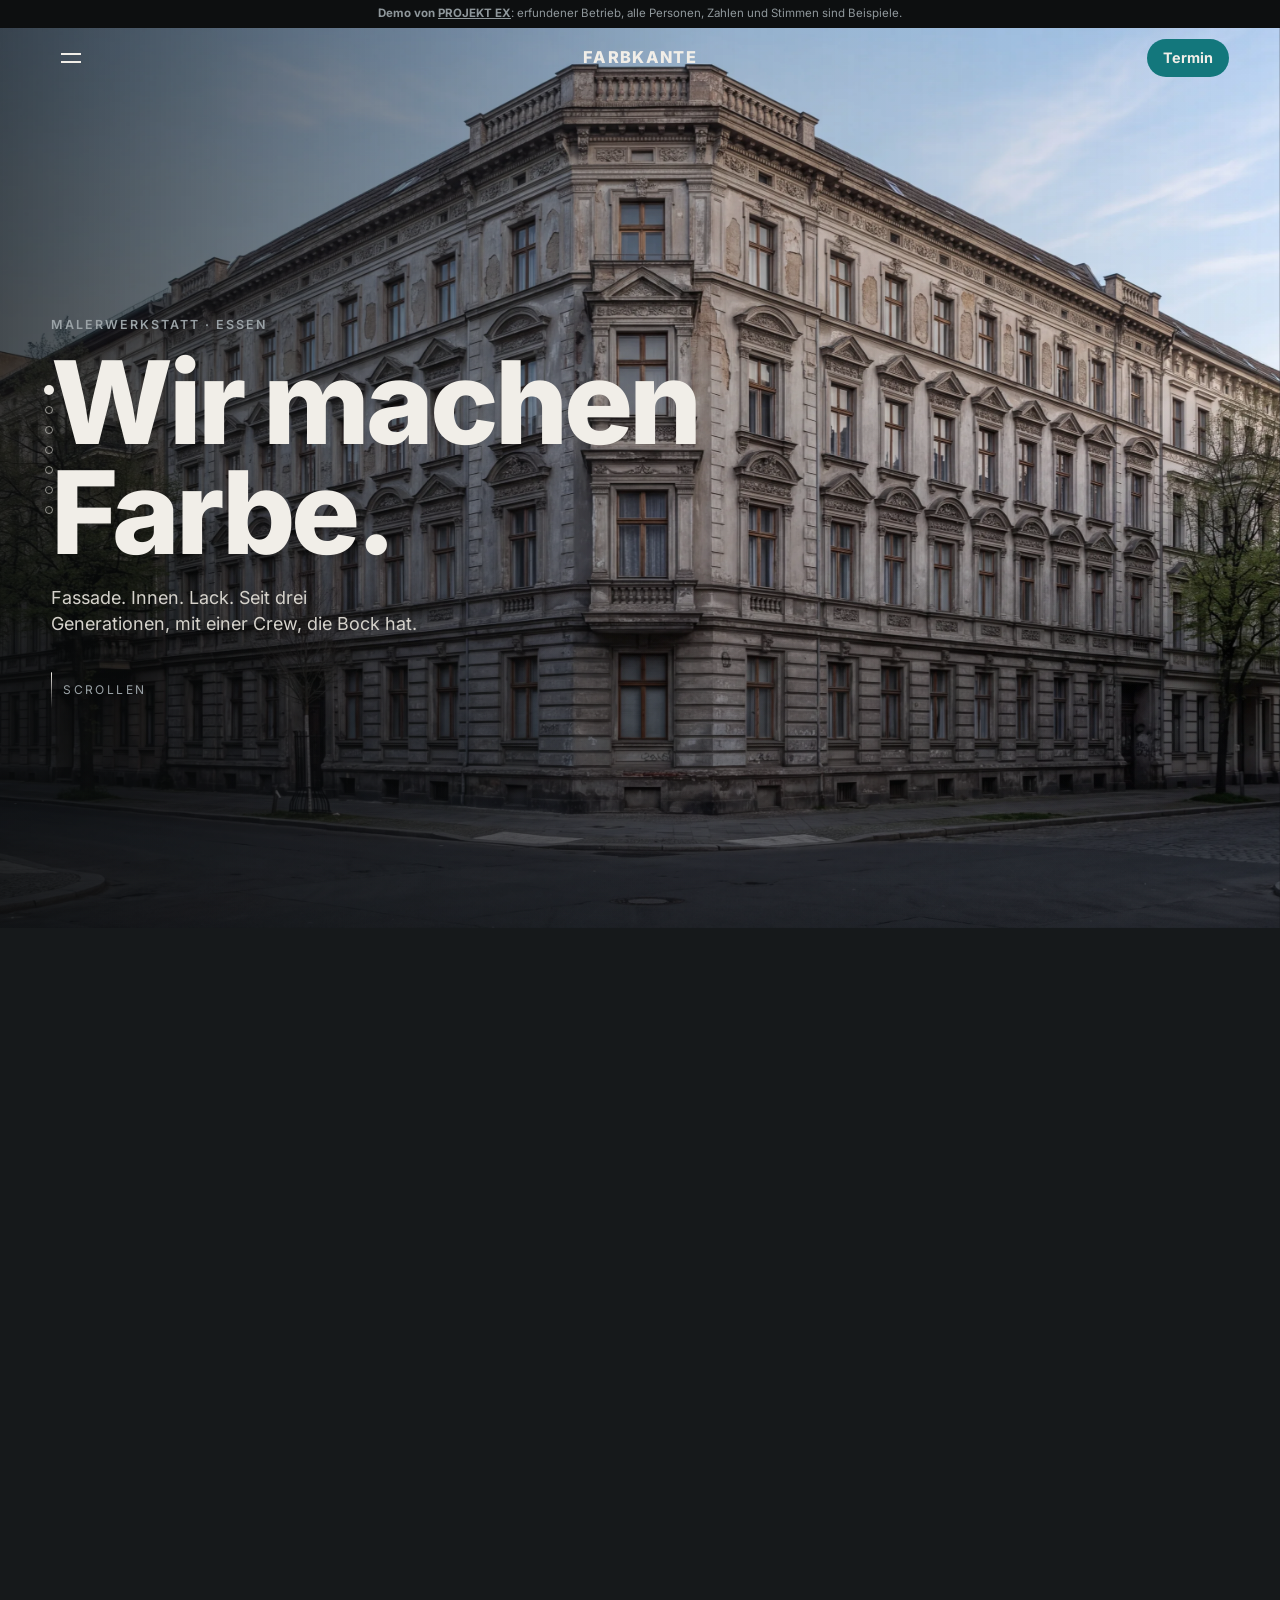
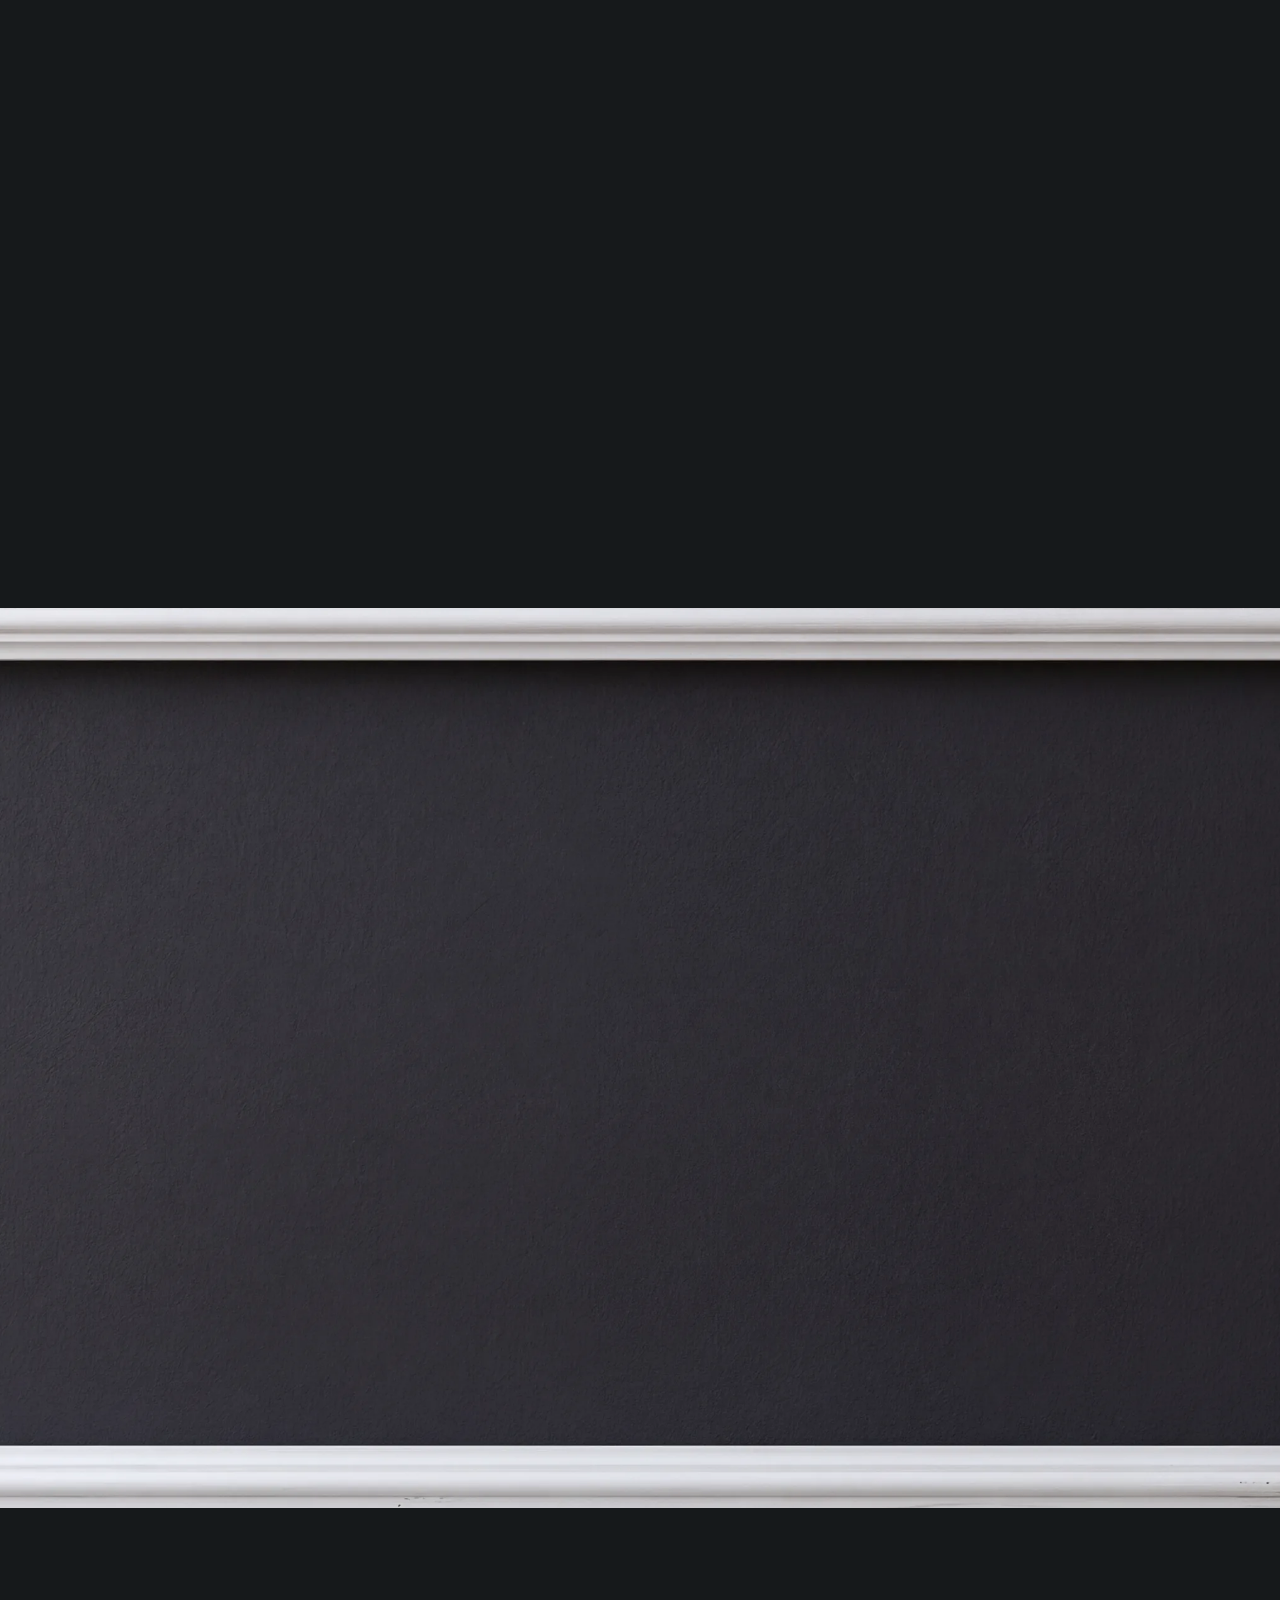
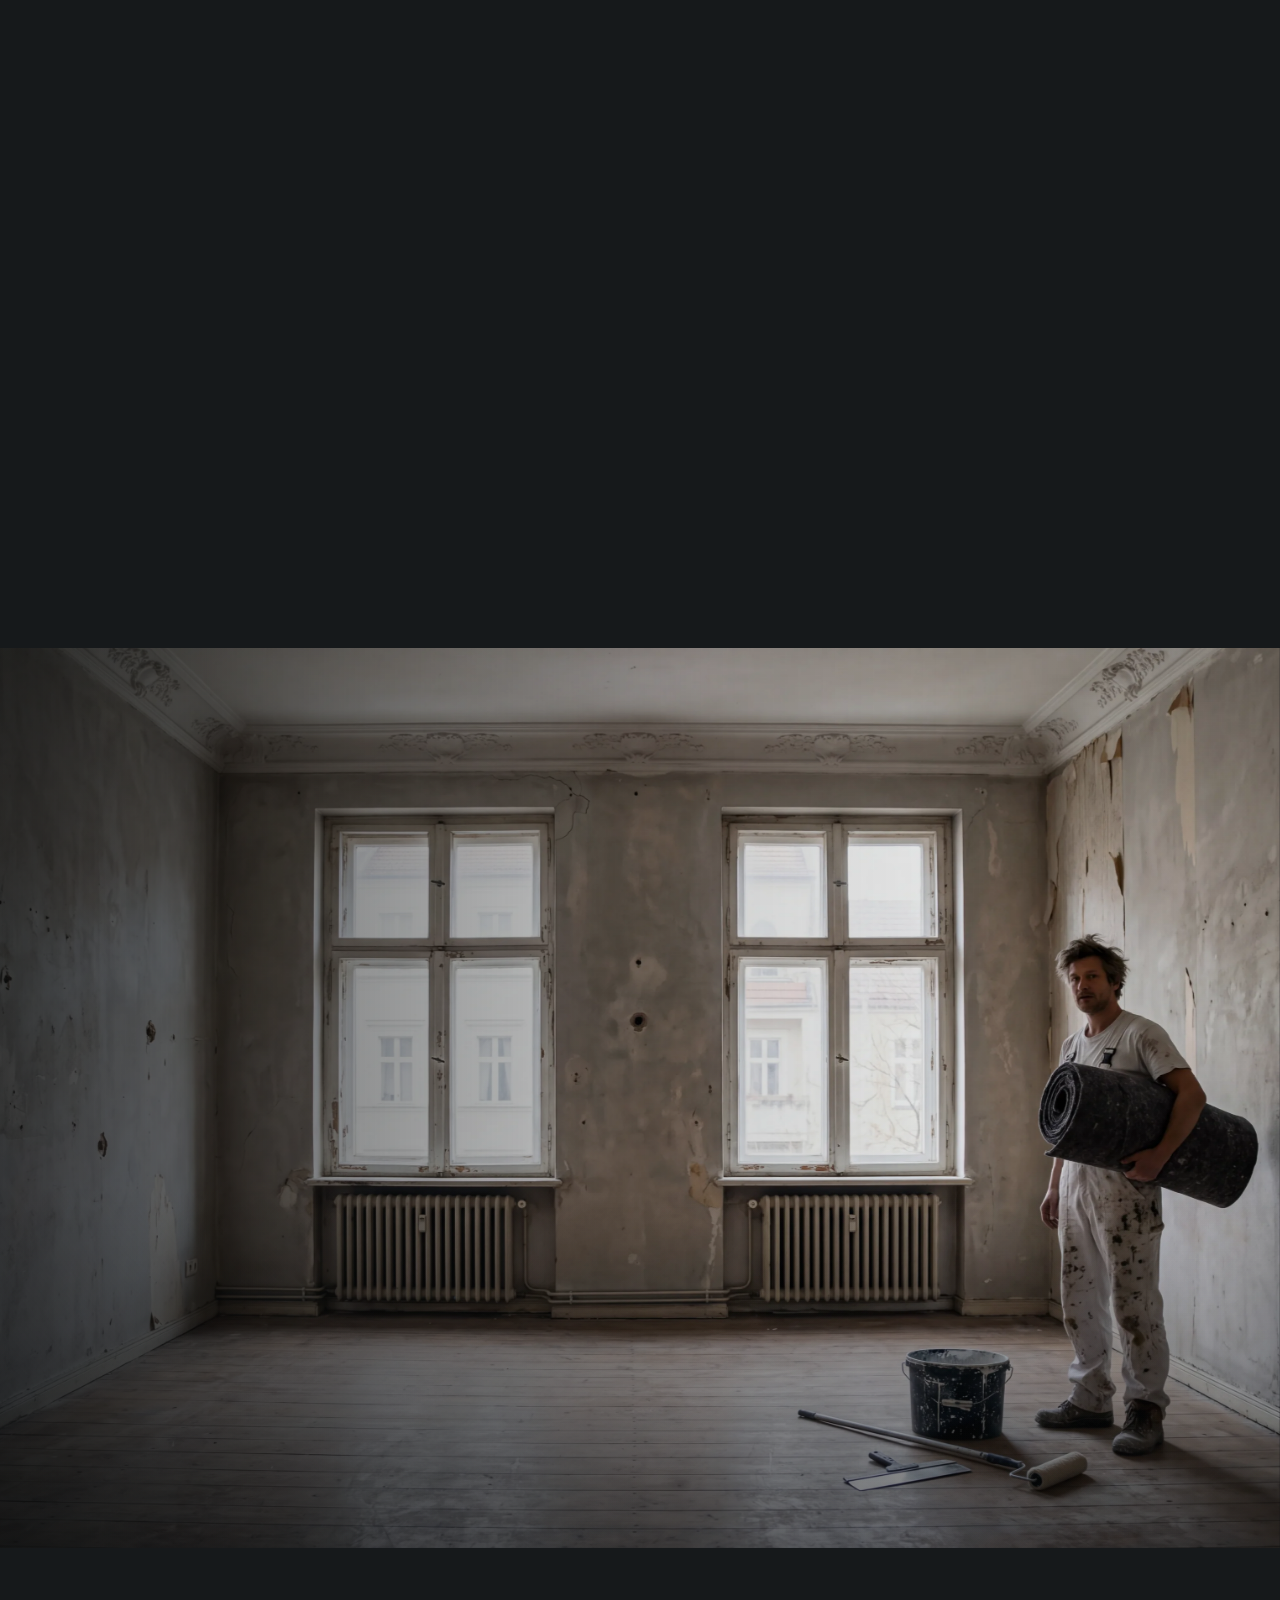
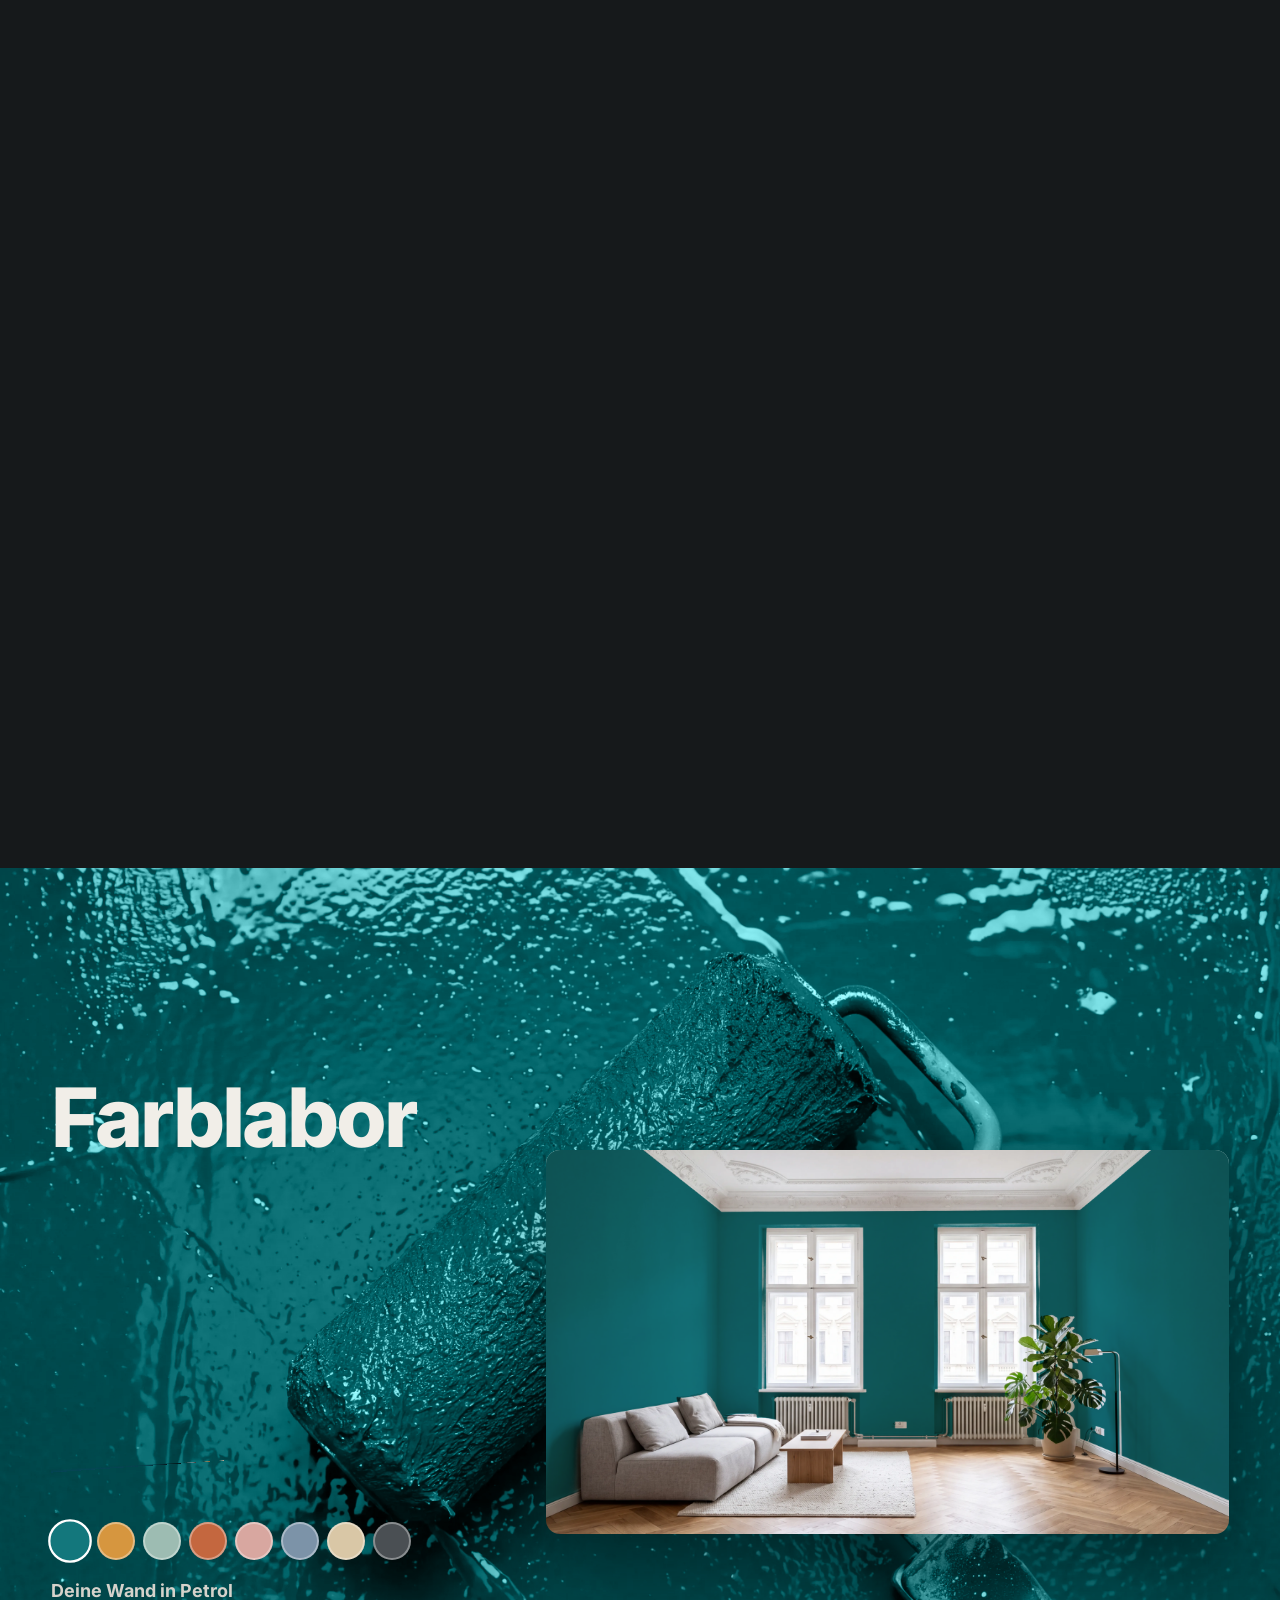
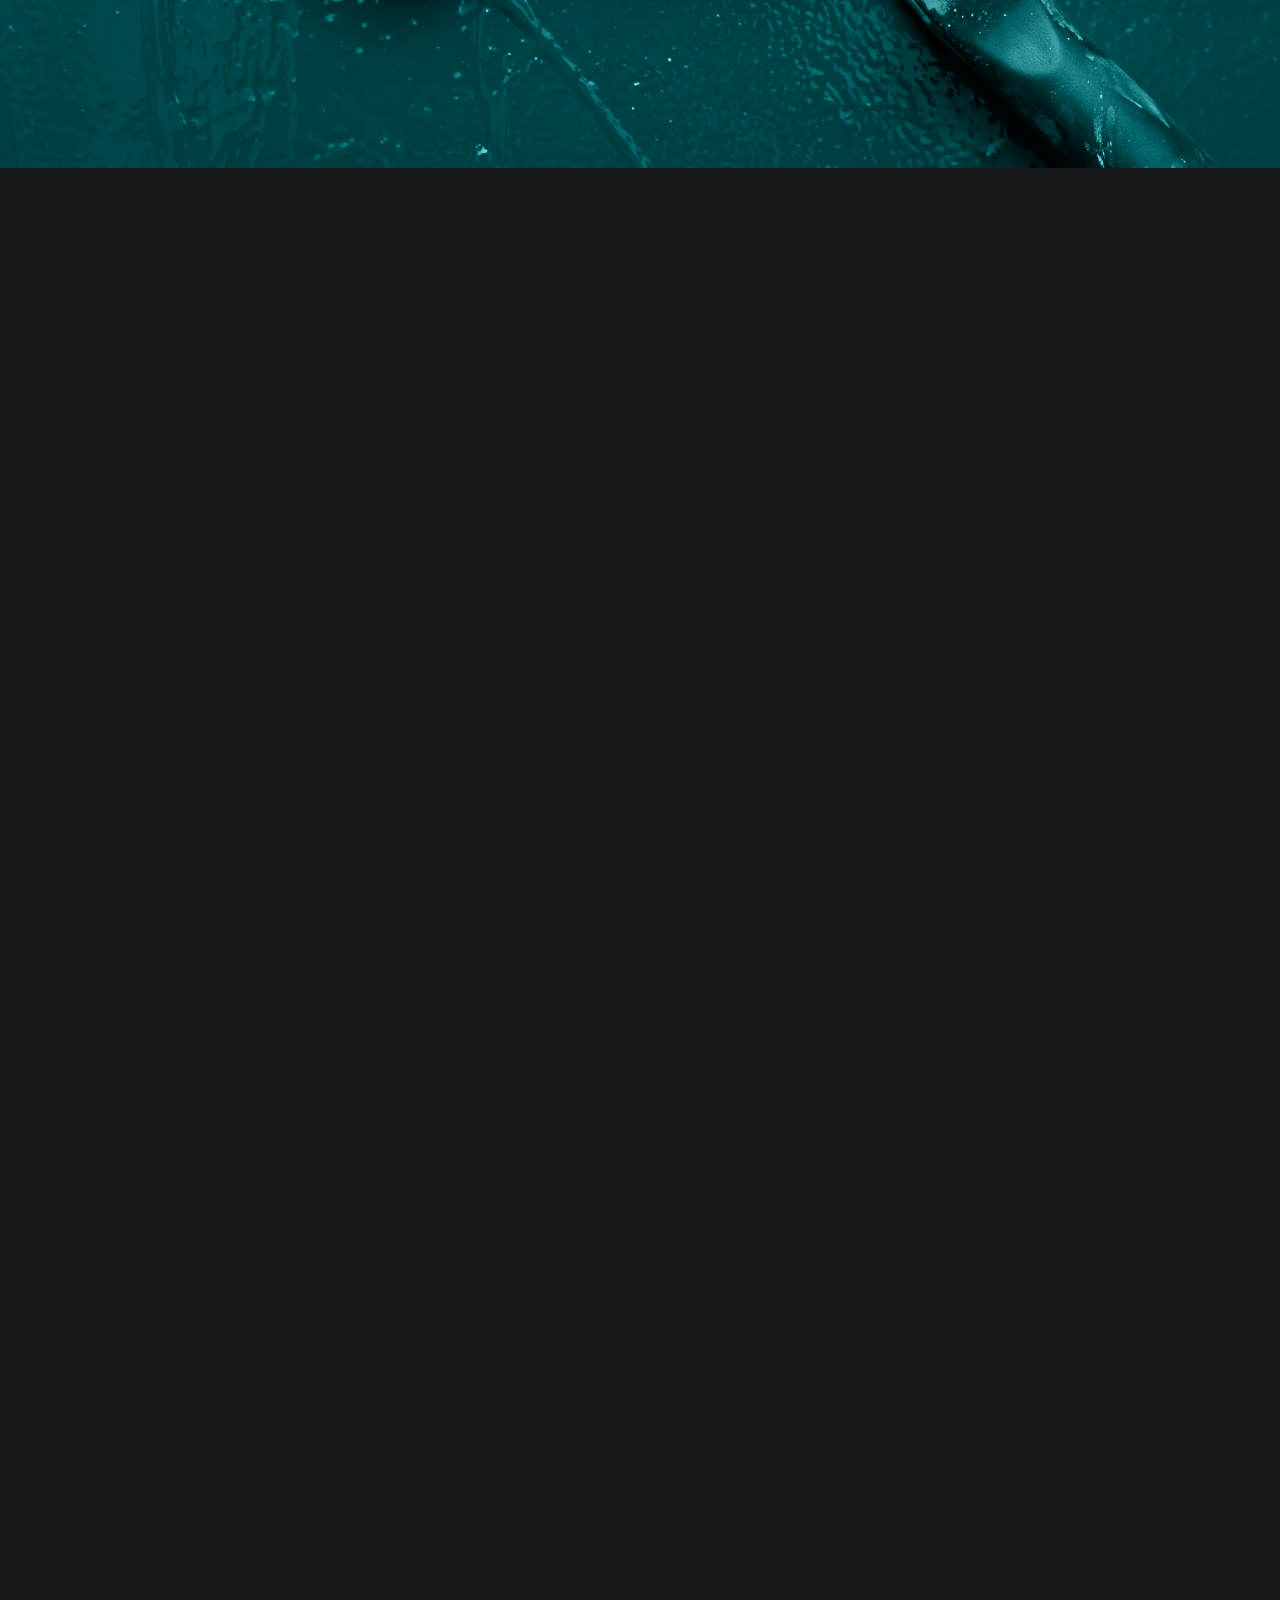
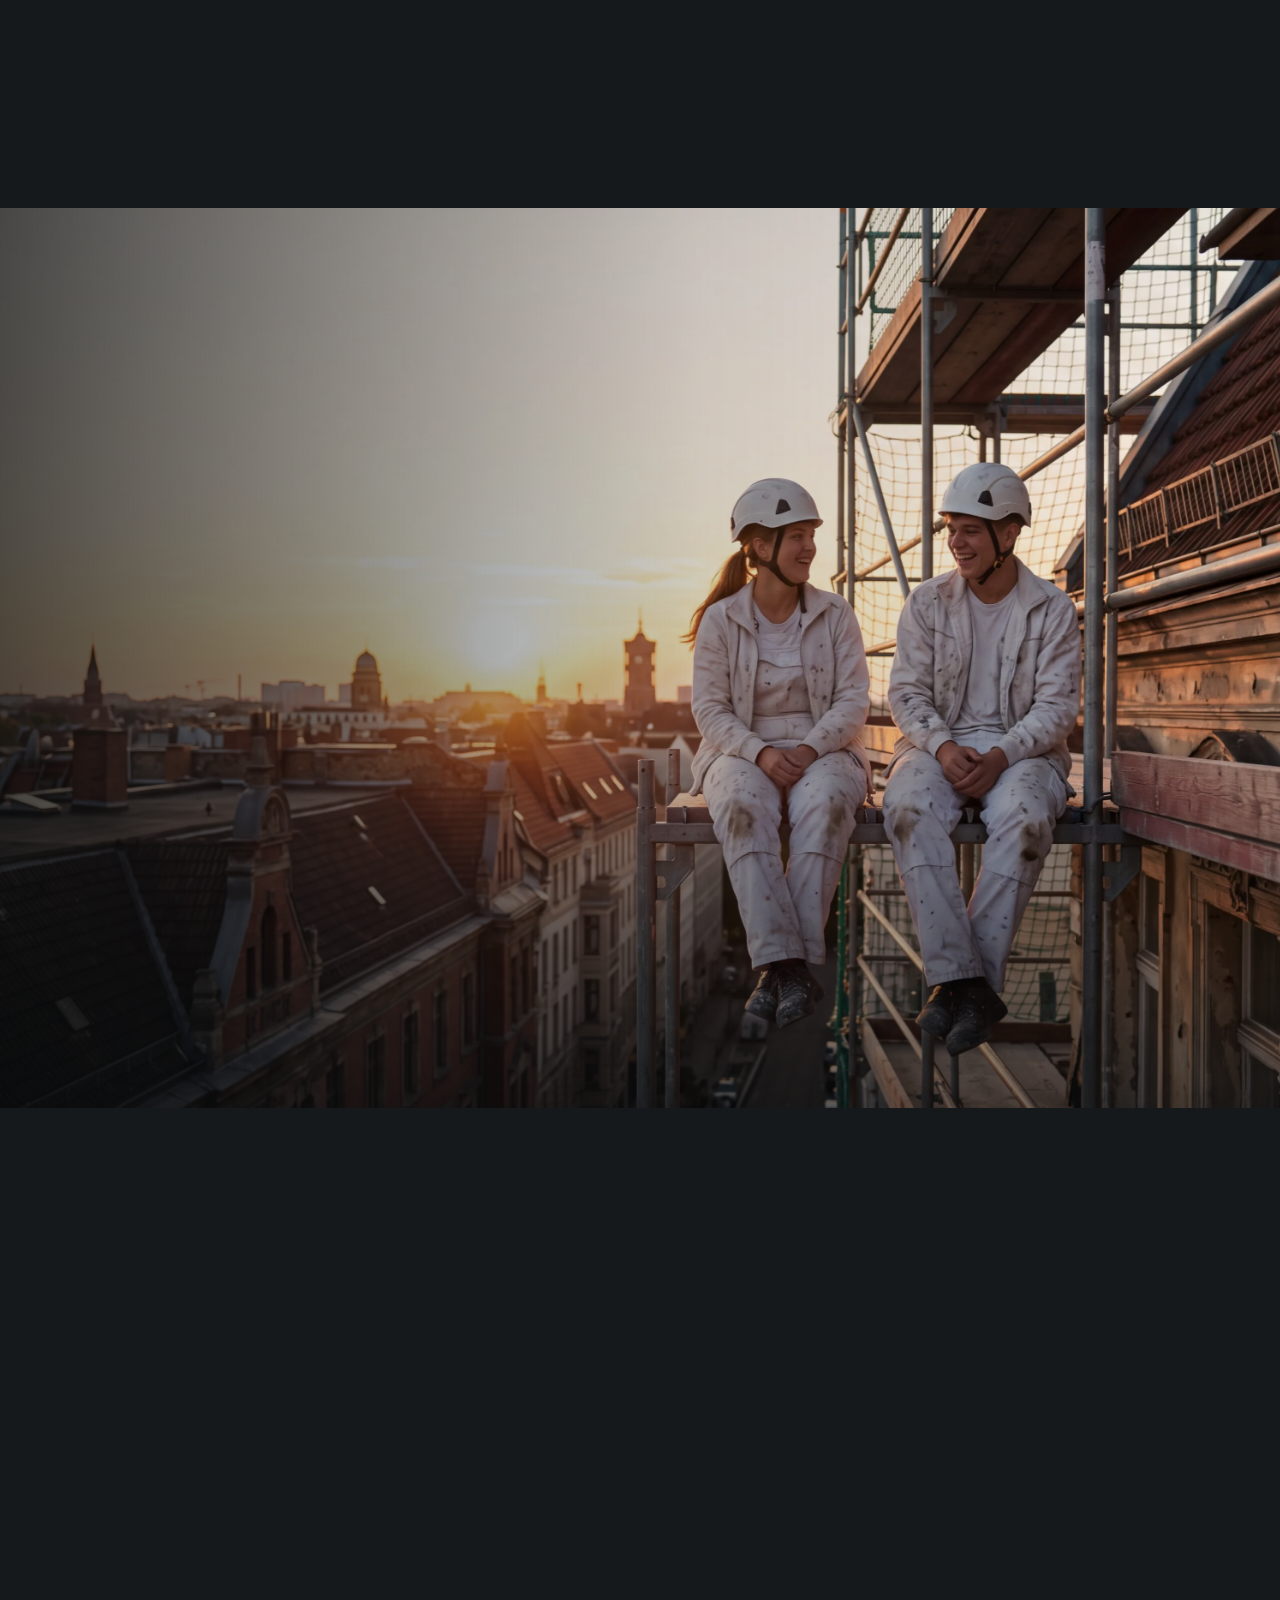
==== commit 393aeb61: "Fassade/Raum: Standbilder = neue Startbilder (Vorher-Zustand) Co-Authored-By: Claude Opus 5.5 <norep" ====
--- a/index.html
+++ b/index.html
@@ -7,8 +7,8 @@
 <meta name="description" content="Demo von PROJEKT EX: Website für einen erfundenen Maler- und Lackiererbetrieb.">
 <meta name="theme-color" content="#16191b">
 <link rel="icon" href="data:image/svg+xml,%3Csvg xmlns='http://www.w3.org/2000/svg' viewBox='0 0 64 64'%3E%3Crect width='64' height='64' rx='14' fill='%2316191b'/%3E%3Crect x='10' y='22' width='38' height='16' rx='4' fill='%23138086'/%3E%3Cpath d='M48 30h6v14H36v8' fill='none' stroke='%23e9e6df' stroke-width='4'/%3E%3C/svg%3E">
-<link rel="stylesheet" href="assets/css/style.css?v=1795143572">
-<script>try{fetch('version.txt?'+Date.now(),{cache:'no-store'}).then(function(r){return r.ok?r.text():''}).then(function(v){v=v.trim();if(v&&v!=='1795143572'&&location.search.indexOf('v='+v)<0){var u=new URL(location.href);u.searchParams.set('v',v);location.replace(u.href)}}).catch(function(){})}catch(e){}</script>
+<link rel="stylesheet" href="assets/css/style.css?v=1795152822">
+<script>try{fetch('version.txt?'+Date.now(),{cache:'no-store'}).then(function(r){return r.ok?r.text():''}).then(function(v){v=v.trim();if(v&&v!=='1795152822'&&location.search.indexOf('v='+v)<0){var u=new URL(location.href);u.searchParams.set('v',v);location.replace(u.href)}}).catch(function(){})}catch(e){}</script>
 </head>
 <body>
 <div class="demo"><span class="for">So könnte das für <span data-firma></span> aussehen. </span><b>Demo von <a href="https://projektex.de/" rel="noopener">PROJEKT EX</a></b>: erfundener Betrieb, alle Personen, Zahlen und Stimmen sind Beispiele.</div>
@@ -30,7 +30,7 @@
   <div class="stage">
     <div class="media">
       <video class="vid" muted playsinline preload="auto" data-src="assets/vid/fassade"></video>
-      <img class="still" data-img="f1-geruest-netz" alt="Altbau mit Gerüst und Netz in der Dämmerung">
+      <img class="still" data-img="f0-fassade-vorher" alt="Alter grauer Altbau vor der Renovierung, noch ohne Gerüst">
     </div>
     <div class="shade"></div>
     <div class="beat b-hero">
@@ -78,7 +78,7 @@
   <div class="stage">
     <div class="media">
       <video class="vid" muted playsinline preload="auto" data-src="assets/vid/raum"></video>
-      <img class="still" data-img="f4-raum" alt="Maler rollt Petrol auf die Wand eines Altbauzimmers">
+      <img class="still" data-img="f4a-raum-vorher" alt="Altbauzimmer vor der Renovierung, Maler mit Abdeckvlies">
     </div>
     <div class="shade"></div>
     <div class="beat b-1"><p class="kicker">Innen</p><h2>Raum für Raum.</h2></div>
@@ -222,7 +222,7 @@
 </dialog>
 <div class="toast" role="status" hidden></div>
 
-<script src="assets/js/img.js?v=1795143572"></script>
-<script src="assets/js/app.js?v=1795143572"></script>
+<script src="assets/js/img.js?v=1795152822"></script>
+<script src="assets/js/app.js?v=1795152822"></script>
 </body>
 </html>
